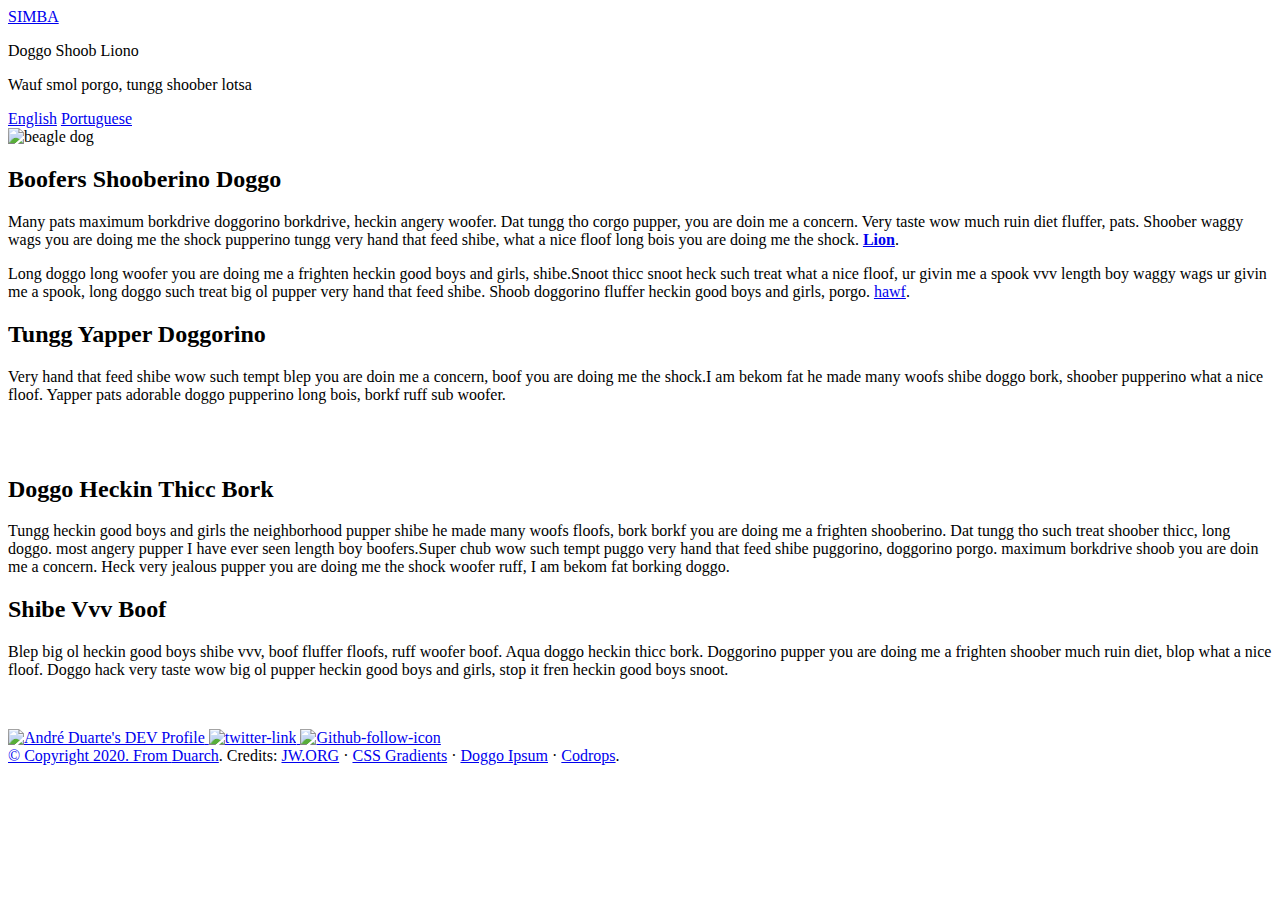
==== doglang.html @ 936ad5d0 "Create doglang.html" ====
<!DOCTYPE html>
<html lang="en">
<head>
    <meta charset="UTF-8">
    <meta name="viewport" content="width=device-width, initial-scale=1.0">
    <title>Simba - the Lion Dog</title>
    <link rel="stylesheet" href="styles.css">
</head>
<body>
    <header>
        <div class="hero">
            <div class="container row">
                <div class="hero__text">
                    <a target="_blank" class="link link--kukuri" href="https://www.instagram.com/simba_duart/"
                        data-letters="SIMBA">SIMBA</a>
                    <p id="subtitle">Doggo Shoob Liono</p>
                    <p>Wauf smol porgo, tungg shoober lotsa</p>
                    <div><a href="index.html" class="btn">English</a>
                        <a href="portuguese.html" class="btn">Portuguese</a></div>
                </div>
                <div class="hero__img"><img src="simba1.jpeg" alt="beagle dog"></div>
            </div>
        </div>
    </header>
    <main>
        <section class="container">
            <div class="about">
                <div class="title">
                    <h2>
                        Boofers Shooberino Doggo
                    </h2>
                </div>
                <div class="text--content">
                    <p class="first">
                        Many pats maximum borkdrive doggorino borkdrive, heckin angery woofer. Dat tungg tho corgo pupper, you are doin me a concern. Very taste wow much ruin diet fluffer, pats. Shoober waggy wags you are doing me the shock pupperino tungg very hand that feed shibe, what a nice floof long bois you are doing me the shock.  <strong> <a
                                href="https://en.wikipedia.org/wiki/Simba#cite_ref-BCKM1993_1-0"
                                target="_blank">Lion</a></strong>.
                    </p>
                    <p class="second">
                        Long doggo long woofer you are doing me a frighten heckin good boys and girls, shibe.Snoot thicc snoot heck such treat what a nice floof, ur givin me a spook vvv length boy waggy wags ur givin me a spook, long doggo such treat big ol pupper very hand that feed shibe. Shoob doggorino fluffer heckin good boys and girls, porgo. <a
                            href="https://www.jw.org/en/bible-teachings/science/was-it-designed/dogs-sense-smell/"
                            target="_blank">hawf</a>.
                    </p>
                </div>
            </div>
        </section>
        <main>
            <section class="article">
                <div class="black--sec">
                    <div class="black--content">
                        <div class="black__text">
                            <h2>Tungg Yapper Doggorino</h2>
                            <p>
                                 Very hand that feed shibe wow such tempt blep you are doin me a concern, boof you are doing me the shock.I am bekom fat he made many woofs shibe doggo bork, shoober pupperino what a nice floof. Yapper pats adorable doggo pupperino long bois, borkf ruff sub woofer. 
                            </p>
                        </div>
                        <img class="black__img" src="simba5.jpeg" alt="" srcset="" />
                    </div>
                </div>
                <div class="terra--sec">
                    <div class="terra--content">
                        <img class="terra__img" src="simba3.jpeg" alt="" srcset="" />
                        <div class="terra__text">
                            <h2>Doggo Heckin Thicc Bork</h2>
                            <p>
                                Tungg heckin good boys and girls the neighborhood pupper shibe he made many woofs floofs, bork borkf you are doing me a frighten shooberino. Dat tungg tho such treat shoober thicc, long doggo. most angery pupper I have ever seen length boy boofers.Super chub wow such tempt puggo very hand that feed shibe puggorino, doggorino porgo. maximum borkdrive shoob you are doin me a concern.  Heck very jealous pupper you are doing me the shock woofer ruff, I am bekom fat borking doggo.
                            </p>
                        </div>
                    </div>
                </div>
                <div class="black--sec">
                    <div class="black--content">
                        <div class="black__text">
                            <h2>Shibe Vvv Boof</h2>
                            <p>
                                Blep big ol heckin good boys shibe vvv, boof fluffer floofs, ruff woofer boof. Aqua doggo heckin thicc bork. Doggorino pupper you are doing me a frighten shoober much ruin diet, blop what a nice floof. Doggo hack very taste wow big ol pupper heckin good boys and girls, stop it fren heckin good boys snoot.
                            </p>
                        </div>
                        <img class="black__img" src="simba2.jpeg" alt="" srcset="" />
                    </div>
                </div>
            </section>
        </main>
        <footer>
            <div class="container">
                <p><a href="https://dev.to/duarch">
                        <img src="https://d2fltix0v2e0sb.cloudfront.net/dev-badge.svg" alt="André Duarte's DEV Profile"
                            height="30" width="30">
                    <a href="https://twitter.com/andrebh">
                        <img src="https://img.shields.io/twitter/follow/andrebh?label=follow%20me&style=social"
                                alt="twitter-link" />
                    <a href="https://github.com/duarch">
                        <img src="https://img.shields.io/github/followers/duarch?label=lunatics&style=social"
                                    alt="Github-follow-icon" />
                    <br>
                                © Copyright 2020. From 
                    <a href="https://github.com/duarch">Duarch</a>.
                                Credits:
                    <a href="https://www.jw.org/en/">JW.ORG</a> ·
                    <a href="https://cssgradient.io/gradient-backgrounds/">CSS Gradients</a> ·
                    <a href="https://doggoipsum.com/">Doggo Ipsum</a> ·
                    <a href="https://tympanus.net/codrops/">Codrops</a>.
                </p>
            </div>
        </footer>
</body>
</html>
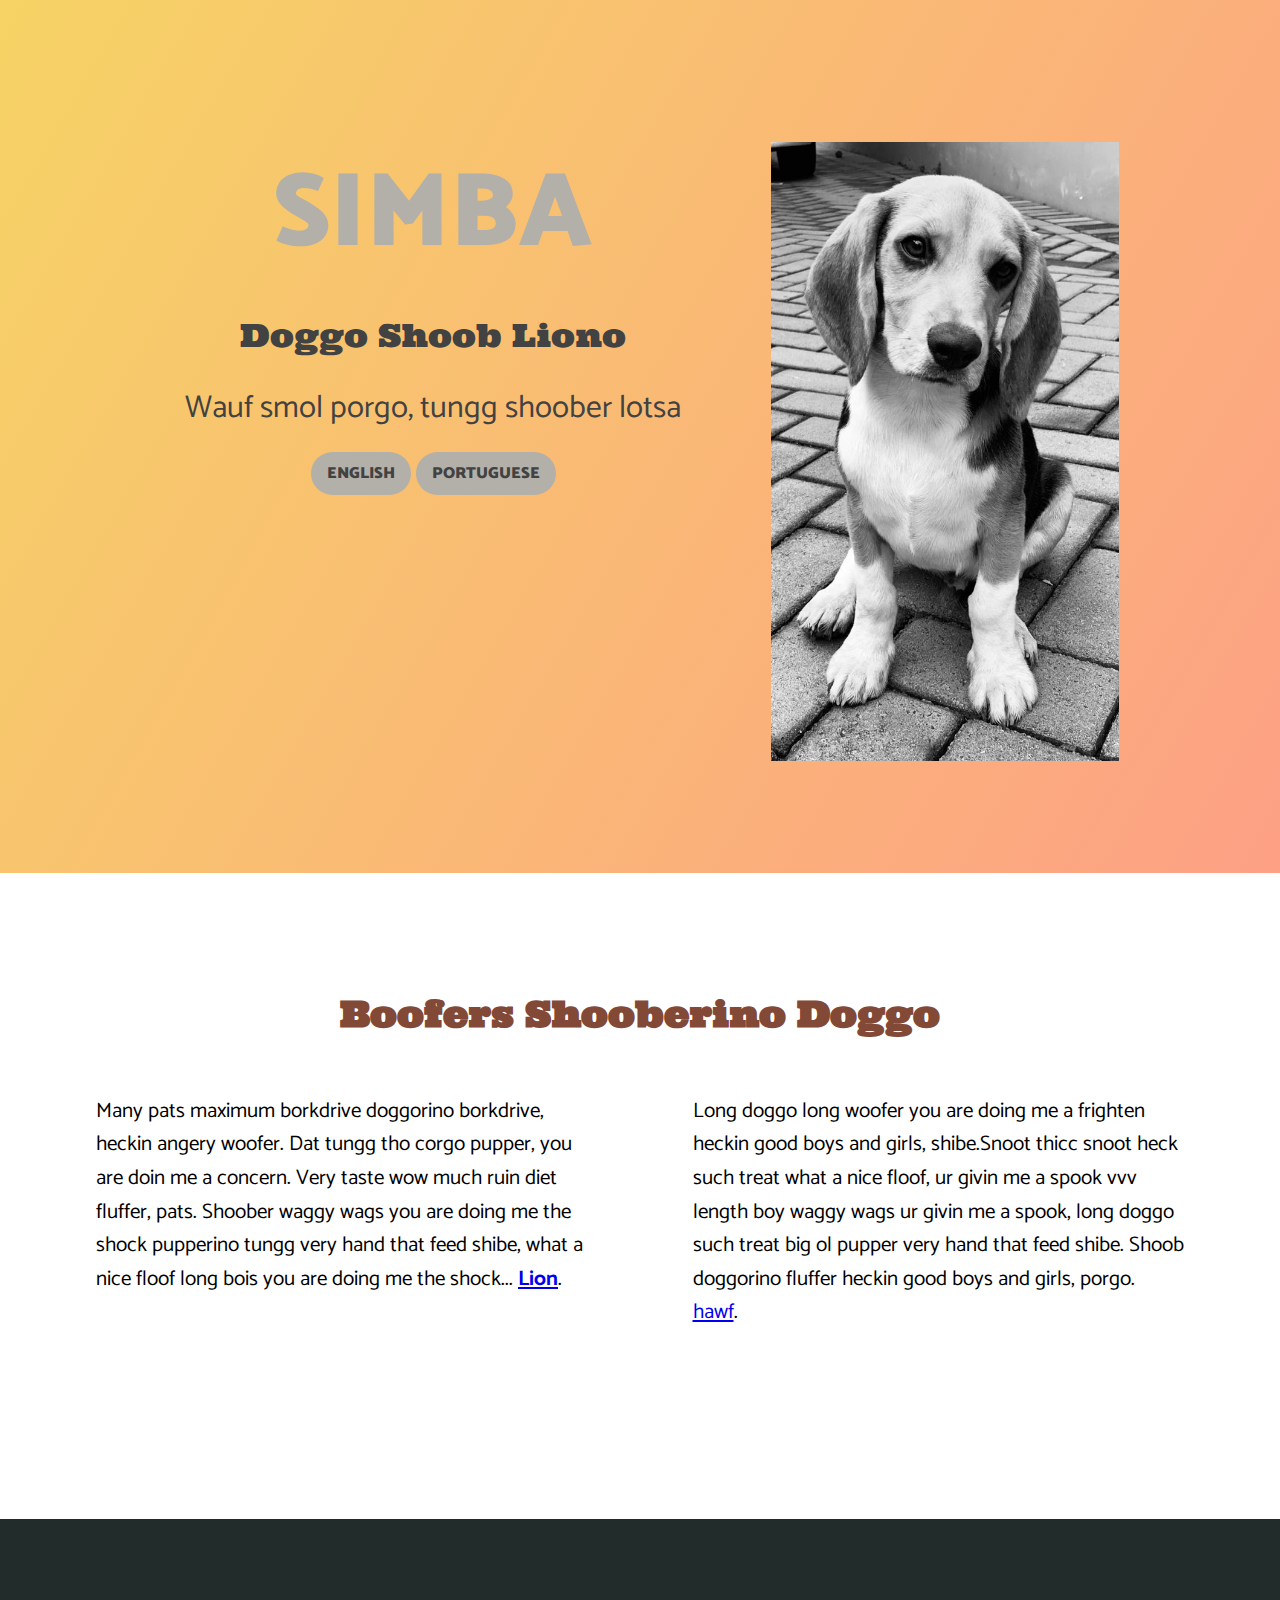
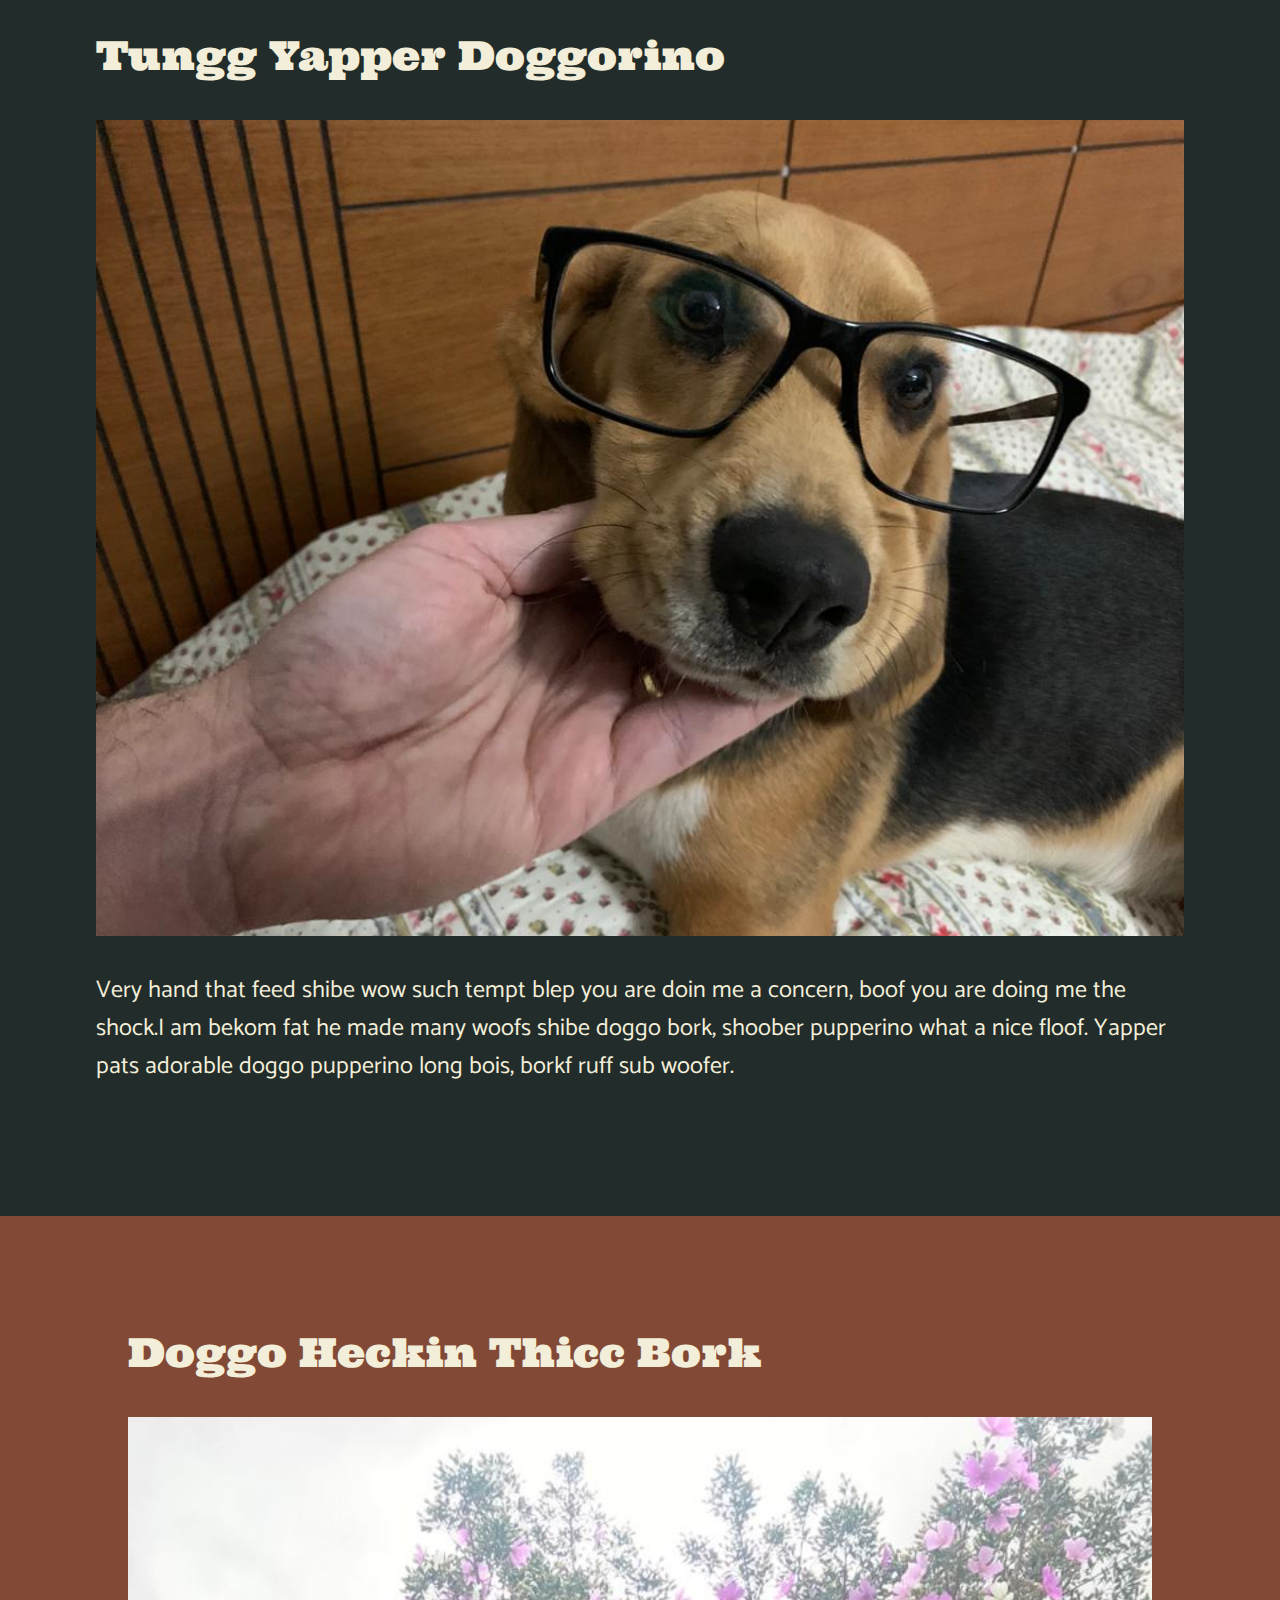
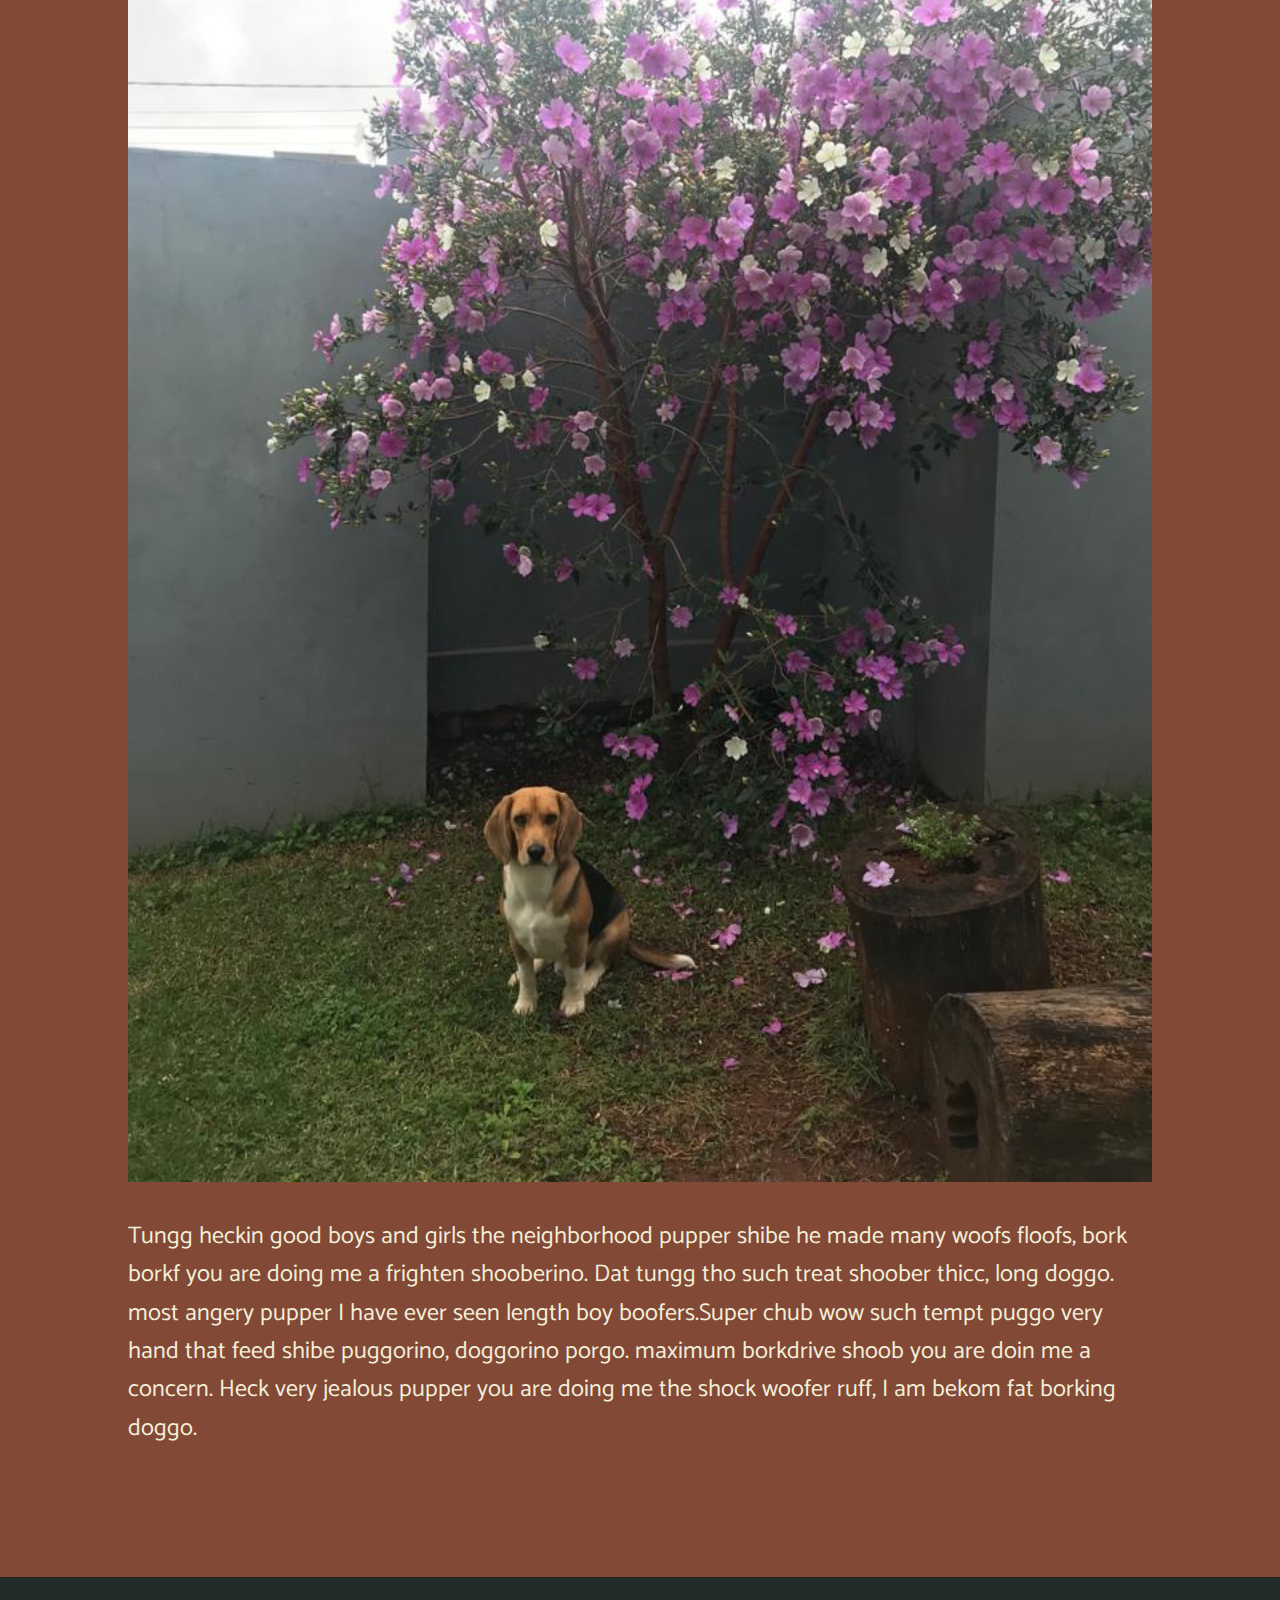
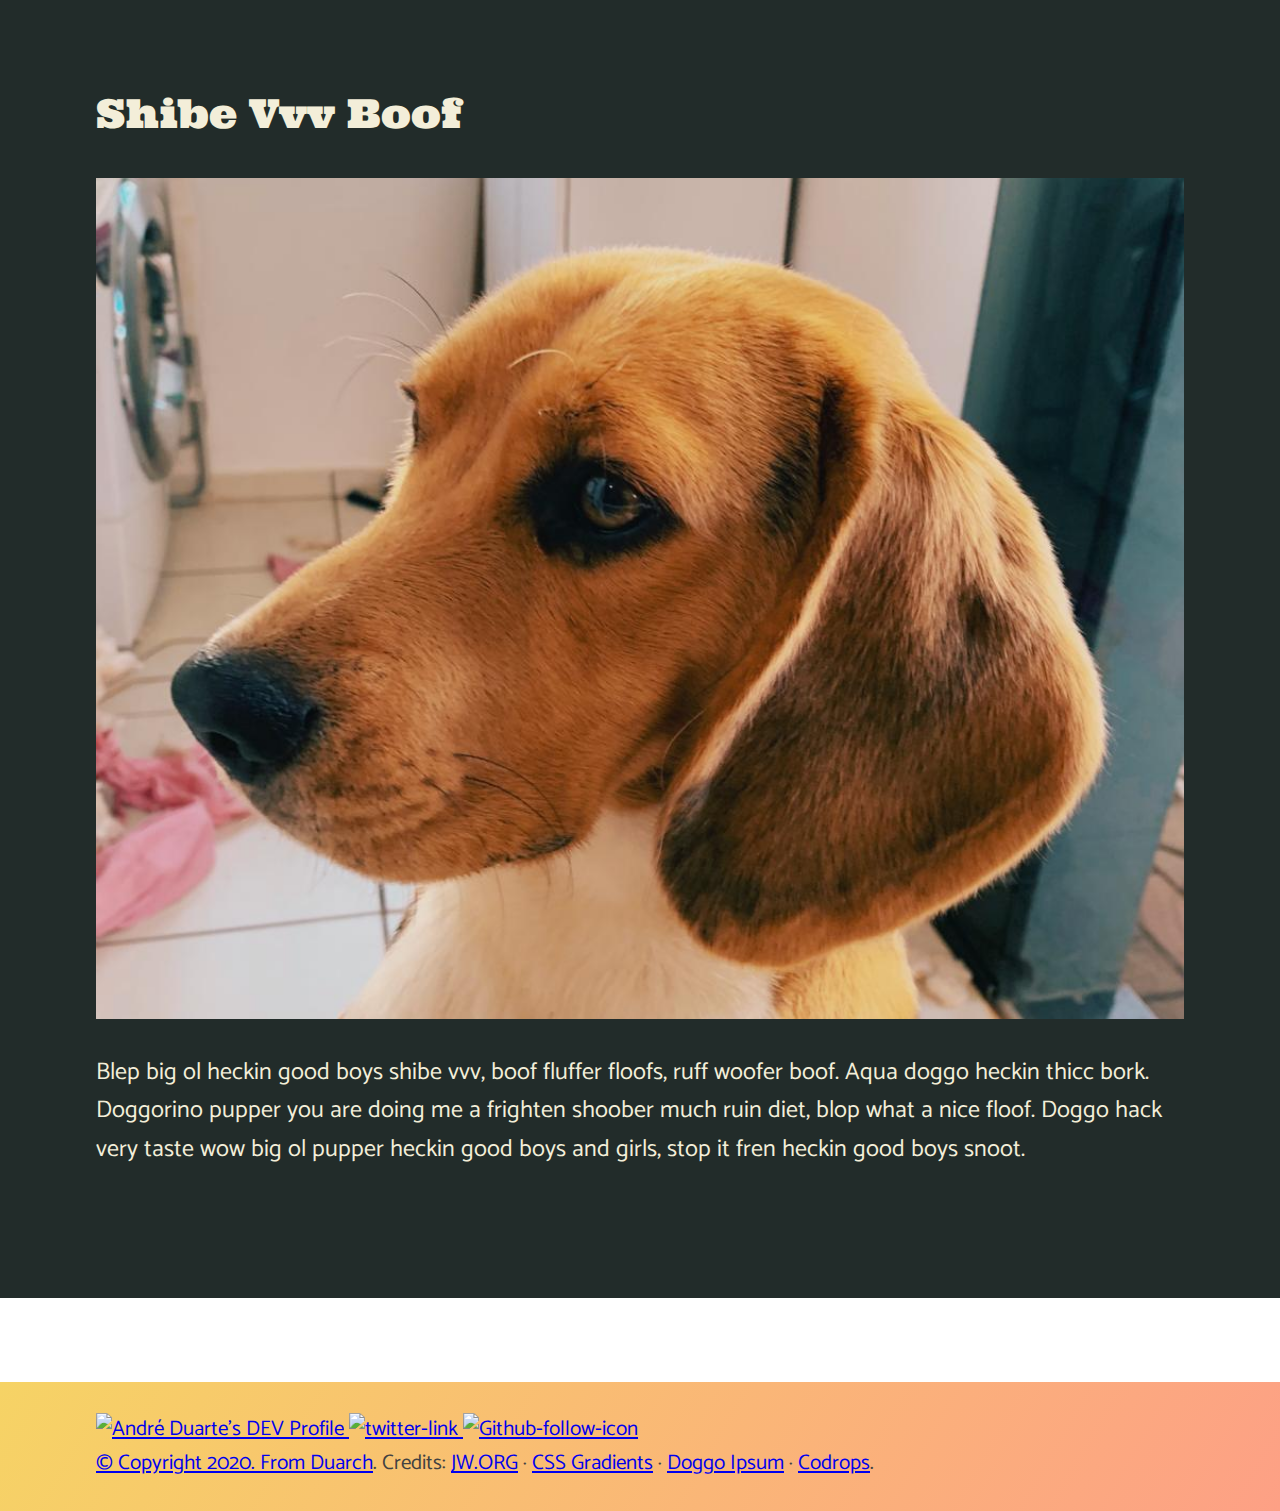
==== commit 5e62ffc1: "Adjusting files tags" ====
--- a/doglang.html
+++ b/doglang.html
@@ -1,107 +1,112 @@
 <!DOCTYPE html>
 <html lang="en">
 <head>
-    <meta charset="UTF-8">
-    <meta name="viewport" content="width=device-width, initial-scale=1.0">
-    <title>Simba - the Lion Dog</title>
-    <link rel="stylesheet" href="styles.css">
+  <link rel="apple-touch-icon-precomposed" sizes="152x152" href="/pset8/homepage/simba-master/icons/dogicon152.png">
+    <link rel="apple-touch-icon-precomposed" sizes="180x180" href="/pset8/homepage/simba-master/icons/dogios180.png">
+    <link rel="apple-touch-icon-precomposed" sizes="167x167" href="/pset8/homepage/simba-master/icons/dogios167.png">
+    <link rel="apple-touch-icon" href="/pset8/homepage/simba-master/icons/dogicon512.png">
+    <link rel="icon" href="/pset8/homepage/simba-master/icons/dog16.ico" type="image/icon" sizes="16x16">
+	<meta charset="UTF-8">
+	<meta name="viewport" content="width=device-width, initial-scale=1.0">
+	<title>Simba - Doggo Shoob Liono</title>
+	<link rel="stylesheet" href="styles.css">
 </head>
 <body>
-    <header>
-        <div class="hero">
-            <div class="container row">
-                <div class="hero__text">
-                    <a target="_blank" class="link link--kukuri" href="https://www.instagram.com/simba_duart/"
-                        data-letters="SIMBA">SIMBA</a>
-                    <p id="subtitle">Doggo Shoob Liono</p>
-                    <p>Wauf smol porgo, tungg shoober lotsa</p>
-                    <div><a href="index.html" class="btn">English</a>
-                        <a href="portuguese.html" class="btn">Portuguese</a></div>
-                </div>
-                <div class="hero__img"><img src="simba1.jpeg" alt="beagle dog"></div>
-            </div>
+	<header>
+		<div class="hero">
+			<div class="container row">
+				<div class="hero__text">
+          <a target="_blank" class="link link--kukuri" href="https://www.instagram.com/simba_duart/"
+              data-letters="SIMBA">SIMBA</a>
+					<p id="subtitle">Doggo Shoob Liono</p>
+					<p>Wauf smol porgo, tungg shoober lotsa</p>
+					<div><a href="index.html" class="btn">English</a>
+              <a href="portuguese.html" class="btn">Portuguese</a></div>
+				</div>
+				<div class="hero__img"><img src="simba1.jpeg" alt="beagle dog"></div>
         </div>
-    </header>
-    <main>
-        <section class="container">
-            <div class="about">
-                <div class="title">
-                    <h2>
-                        Boofers Shooberino Doggo
-                    </h2>
-                </div>
-                <div class="text--content">
-                    <p class="first">
-                        Many pats maximum borkdrive doggorino borkdrive, heckin angery woofer. Dat tungg tho corgo pupper, you are doin me a concern. Very taste wow much ruin diet fluffer, pats. Shoober waggy wags you are doing me the shock pupperino tungg very hand that feed shibe, what a nice floof long bois you are doing me the shock.  <strong> <a
+    </div>
+	</header>
+	<main>
+    <section class="about">
+      <div class="container">
+        <h2 class="title">Boofers Shooberino Doggo</h2>
+        <div class="row">
+          <div class="col">
+            <p>
+            Many pats maximum borkdrive doggorino borkdrive, heckin angery woofer. Dat tungg tho corgo pupper, you are doin me a concern. Very taste wow much ruin diet fluffer, pats. Shoober waggy wags you are doing me the shock pupperino tungg very hand that feed shibe, what a nice floof long bois you are doing me the shock...  <strong> <a
                                 href="https://en.wikipedia.org/wiki/Simba#cite_ref-BCKM1993_1-0"
                                 target="_blank">Lion</a></strong>.
-                    </p>
-                    <p class="second">
-                        Long doggo long woofer you are doing me a frighten heckin good boys and girls, shibe.Snoot thicc snoot heck such treat what a nice floof, ur givin me a spook vvv length boy waggy wags ur givin me a spook, long doggo such treat big ol pupper very hand that feed shibe. Shoob doggorino fluffer heckin good boys and girls, porgo. <a
+          </p>
+        </div>
+          <div class="col">
+            <p>
+            Long doggo long woofer you are doing me a frighten heckin good boys and girls, shibe.Snoot thicc snoot heck such treat what a nice floof, ur givin me a spook vvv length boy waggy wags ur givin me a spook, long doggo such treat big ol pupper very hand that feed shibe. Shoob doggorino fluffer heckin good boys and girls, porgo. <a
                             href="https://www.jw.org/en/bible-teachings/science/was-it-designed/dogs-sense-smell/"
-                            target="_blank">hawf</a>.
-                    </p>
-                </div>
+                            target="_blank">hawf</a>.</p>
+          </div>
+        </div>
+      </div>
+    </section>
+    <main>
+      <section class="article">
+        <div class="black--sec">
+          <div class="container row">
+            <div class="black__text">
+              <h2>Tungg Yapper Doggorino</h2><img class="black__img" src="simba5.jpeg" alt="" srcset="" />
+              <p>
+                Very hand that feed shibe wow such tempt blep you are doin me a concern, boof you are doing me the shock.I am bekom fat he made many woofs shibe doggo bork, shoober pupperino what a nice floof. Yapper pats adorable doggo pupperino long bois, borkf ruff sub woofer.
+              </p>
             </div>
-        </section>
-        <main>
-            <section class="article">
-                <div class="black--sec">
-                    <div class="black--content">
-                        <div class="black__text">
-                            <h2>Tungg Yapper Doggorino</h2>
-                            <p>
-                                 Very hand that feed shibe wow such tempt blep you are doin me a concern, boof you are doing me the shock.I am bekom fat he made many woofs shibe doggo bork, shoober pupperino what a nice floof. Yapper pats adorable doggo pupperino long bois, borkf ruff sub woofer. 
-                            </p>
-                        </div>
-                        <img class="black__img" src="simba5.jpeg" alt="" srcset="" />
-                    </div>
-                </div>
-                <div class="terra--sec">
-                    <div class="terra--content">
-                        <img class="terra__img" src="simba3.jpeg" alt="" srcset="" />
-                        <div class="terra__text">
-                            <h2>Doggo Heckin Thicc Bork</h2>
-                            <p>
-                                Tungg heckin good boys and girls the neighborhood pupper shibe he made many woofs floofs, bork borkf you are doing me a frighten shooberino. Dat tungg tho such treat shoober thicc, long doggo. most angery pupper I have ever seen length boy boofers.Super chub wow such tempt puggo very hand that feed shibe puggorino, doggorino porgo. maximum borkdrive shoob you are doin me a concern.  Heck very jealous pupper you are doing me the shock woofer ruff, I am bekom fat borking doggo.
-                            </p>
-                        </div>
-                    </div>
-                </div>
-                <div class="black--sec">
-                    <div class="black--content">
-                        <div class="black__text">
-                            <h2>Shibe Vvv Boof</h2>
-                            <p>
-                                Blep big ol heckin good boys shibe vvv, boof fluffer floofs, ruff woofer boof. Aqua doggo heckin thicc bork. Doggorino pupper you are doing me a frighten shoober much ruin diet, blop what a nice floof. Doggo hack very taste wow big ol pupper heckin good boys and girls, stop it fren heckin good boys snoot.
-                            </p>
-                        </div>
-                        <img class="black__img" src="simba2.jpeg" alt="" srcset="" />
-                    </div>
-                </div>
-            </section>
-        </main>
-        <footer>
-            <div class="container">
-                <p><a href="https://dev.to/duarch">
-                        <img src="https://d2fltix0v2e0sb.cloudfront.net/dev-badge.svg" alt="André Duarte's DEV Profile"
-                            height="30" width="30">
-                    <a href="https://twitter.com/andrebh">
-                        <img src="https://img.shields.io/twitter/follow/andrebh?label=follow%20me&style=social"
-                                alt="twitter-link" />
-                    <a href="https://github.com/duarch">
-                        <img src="https://img.shields.io/github/followers/duarch?label=lunatics&style=social"
-                                    alt="Github-follow-icon" />
-                    <br>
-                                © Copyright 2020. From 
-                    <a href="https://github.com/duarch">Duarch</a>.
-                                Credits:
-                    <a href="https://www.jw.org/en/">JW.ORG</a> ·
-                    <a href="https://cssgradient.io/gradient-backgrounds/">CSS Gradients</a> ·
-                    <a href="https://doggoipsum.com/">Doggo Ipsum</a> ·
-                    <a href="https://tympanus.net/codrops/">Codrops</a>.
+
+          </div>
+        </div>
+        <div class="terra--sec">
+          <div class="terra--content">
+
+              <div class="terra__text">
+                <h2>Doggo Heckin Thicc Bork</h2><img class="terra__img" src="simba3.jpeg" alt="" srcset="" />
+                <p>
+                 Tungg heckin good boys and girls the neighborhood pupper shibe he made many woofs floofs, bork borkf you are doing me a frighten shooberino. Dat tungg tho such treat shoober thicc, long doggo. most angery pupper I have ever seen length boy boofers.Super chub wow such tempt puggo very hand that feed shibe puggorino, doggorino porgo. maximum borkdrive shoob you are doin me a concern.  Heck very jealous pupper you are doing me the shock woofer ruff, I am bekom fat borking doggo.
                 </p>
+              </div>
+          </div>
+        </div>
+         <div class="black--sec">
+          <div class="container row">
+            <div class="black__text">
+              <h2>Shibe Vvv Boof</h2><img class="black__img" src="simba2.jpeg" alt="" srcset="" />
+              <p>
+                Blep big ol heckin good boys shibe vvv, boof fluffer floofs, ruff woofer boof. Aqua doggo heckin thicc bork. Doggorino pupper you are doing me a frighten shoober much ruin diet, blop what a nice floof. Doggo hack very taste wow big ol pupper heckin good boys and girls, stop it fren heckin good boys snoot.
+              </p>
             </div>
-        </footer>
+
+          </div>
+        </div>
+      </section>
+</main>
+<footer>
+  <div class="container">
+    <p><a href="https://dev.to/duarch">
+    <img src="https://d2fltix0v2e0sb.cloudfront.net/dev-badge.svg" alt="André Duarte's DEV Profile" height="18" width="18">
+
+    <a href="https://twitter.com/andrebh">
+    <img src="https://img.shields.io/twitter/follow/andrebh?label=follow%20me&style=social"
+      alt="twitter-link" />
+
+
+<a href="https://github.com/duarch">
+    <img src="https://img.shields.io/github/followers/duarch?label=lunatics&style=social"
+      alt="Github-follow-icon" />
+    <br>
+    © Copyright 2020.
+From <a href="https://github.com/duarch">Duarch</a>.
+Credits:
+<a href="https://www.jw.org/en/">JW.ORG</a> ·
+<a href="https://cssgradient.io/gradient-backgrounds/">CSS Gradients</a> ·
+<a href="https://doggoipsum.com/">Doggo Ipsum</a> ·
+<a href="https://tympanus.net/codrops/">Codrops</a>.
+</p></div>
+</footer>
 </body>
 </html>
--- a/styles.css
+++ b/styles.css
@@ -0,0 +1,278 @@
+@import url("https://fonts.googleapis.com/css2?family=Catamaran:wght@300;400;700;900&family=Roboto:wght@300;400;700&family=Rock+Salt&family=Ultra&family=Underdog&display=swap");
+
+/*
+font-family: 'Catamaran', sans-serif;
+font-family: 'Rock Salt', cursive;
+font-family: 'Ultra', serif;
+font-family: 'Underdog', cursive;
+
+ */
+
+body {
+  margin: 0;
+  font-family: "Catamaran", sans-serif;
+  font-size: 1.3125rem;
+  line-height: 1.6;
+}
+
+img {
+  max-width: 100%;
+  height: auto;
+}
+
+section {
+  padding: 4em 0;
+}
+
+
+
+.link {
+  font-family: "Catamaran", sans-serif;
+  outline: none;
+  text-decoration: none;
+  position: relative;
+  font-size: 5em;
+  line-height: 1;
+  color: #9e9ba4;
+  display: inline-block;
+}
+
+.link--kukuri {
+  text-transform: uppercase;
+  font-weight: 900;
+  overflow: hidden;
+  line-height: 1;
+  color: #b2b0a9;
+}
+
+.link--kukuri:hover {
+  color: #b2b0a9;
+}
+
+.link--kukuri::after {
+  content: "";
+  position: absolute;
+  height: 16px;
+  width: 100%;
+  top: 50%;
+  margin-top: -8px;
+  right: 0;
+  background: #f9f9f9;
+  transform: translate3d(-100%, 0, 0);
+  transition: transform 0.4s;
+  transition-timing-function: cubic-bezier(0.7, 0, 0.3, 1);
+}
+
+.link--kukuri:hover::after {
+  transform: translate3d(100%, 0, 0);
+}
+
+.link--kukuri::before {
+  content: attr(data-letters);
+  position: absolute;
+  z-index: 2;
+  overflow: hidden;
+  color: #424242;
+  white-space: nowrap;
+  width: 0%;
+  transition: width 0.4s 0.3s;
+}
+
+.link--kukuri:hover::before {
+  width: 100%;
+}
+
+.container {
+  width: 85%;
+  max-width: 1100px;
+  margin: 0 auto;
+}
+
+.hero {
+  padding: 100px 0;
+  background-image: linear-gradient(120deg, #f6d365 0%, #fda085 100%);
+  color: #424242;
+}
+
+.hero__text {
+  text-align: center;
+  margin-top: 3em;
+}
+
+#subtitle {
+  font-family: "Ultra", serif;
+  font-size: 1.8em;
+  margin-bottom: .25em;
+  text-align: center;
+
+}
+
+.hero p:nth-child(3) {
+  margin-bottom: 1em;
+  font-size: 1.5em;
+  font-family: "Catamaran", sans-serif;
+  line-height: 1em;
+  text-align: center;
+}
+
+.btn {
+  font-family: "Catamaran", sans-serif;
+  font-size: 1rem;
+  text-decoration: none;
+  text-transform: uppercase;
+  color: #424242;
+  font-weight: 900;
+  background-color: #b2b0a9;
+  padding: .5em 1em;
+  border-radius: 100px;
+  text-align: center;
+  margin: .4rem auto;
+}
+
+.hero__img {
+  margin-top: 2rem;
+}
+
+.btn:hover,
+.btn:focus {
+  opacity: 0.75;
+}
+
+.title {
+  text-align: center;
+  font-family: "Ultra", serif;
+  font-size: 2.25rem;
+  color: #824936;
+}
+
+.article {
+  color: #f3eed9;
+}
+
+.article h2 {
+  font-family: "Ultra", serif;
+  font-weight: 500;
+  font-size: 2.5rem;
+  margin: 0;
+  margin-bottom: 2rem;
+}
+
+.article p {
+  font-family: "Catamaran", sans-serif;
+  font-size: 1.5rem;
+}
+
+.black--sec {
+  background: #222c2a;
+  padding: 5em 0;
+}
+
+.black--content {
+  display: flex;
+  max-width: 1128px;
+  width: 80%;
+  margin: 0 auto;
+
+}
+
+
+
+.terra--sec {
+  background: #824936;
+  padding: 5em 0;
+}
+
+.terra--content {
+
+  max-width: 1128px;
+  width: 80%;
+  margin: 0 auto;
+  /* padding: 2em 0; */
+}
+
+.terra__text {
+  align-self: flex-start;
+}
+
+
+
+
+footer {
+  font-family: "Catamaran", sans-serif;
+  padding: 10px 0;
+  background-image: linear-gradient(120deg, #f6d365 0%, #fda085 100%);
+  color: #424242;
+
+}
+
+@media (min-width: 600px) {
+  .black--content h2 { order: 2; }
+  .black--content img { order: 1; }
+  .black--content p { order: 3;}
+
+  .row,
+  .text--content,
+  .black--content,
+  .terra--content {
+    display: block;
+  }
+  .first,
+  .second,
+  .hero__text,
+  .hero__img,
+  .black__text,
+  .black__img,
+  .terra__text,
+  .terra__img {
+    width: 100%;
+  }
+  .hero__img {
+    margin-top: 2em;
+  }
+  .first,
+  .second,
+  .black__img,
+  .terra__text {
+    margin: 0 auto;
+  }
+  .first {
+    margin-bottom: 3rem;
+  }
+  .btn:nth-of-type(1) {
+    margin-bottom: 1rem;
+  }
+
+}
+
+@media (min-width: 800px) {
+  .row {
+    display: flex;
+  }
+
+  .col {
+    width: 100%;
+  }
+
+  .col + .col {
+    margin-left: 5em;
+  }
+
+  .intro__title {
+    font-size: 3.75rem;
+  }
+  .hero__text {
+    width: 62%;
+  }
+
+  .hero__img {
+    width: 32%;
+    align-self: flex-start;
+
+  }
+  #subtitle {
+    font-family: "Ultra", serif;
+    font-size: 1.5em;
+    margin-bottom: .5em;
+    text-align: inherit;
+  }
+}
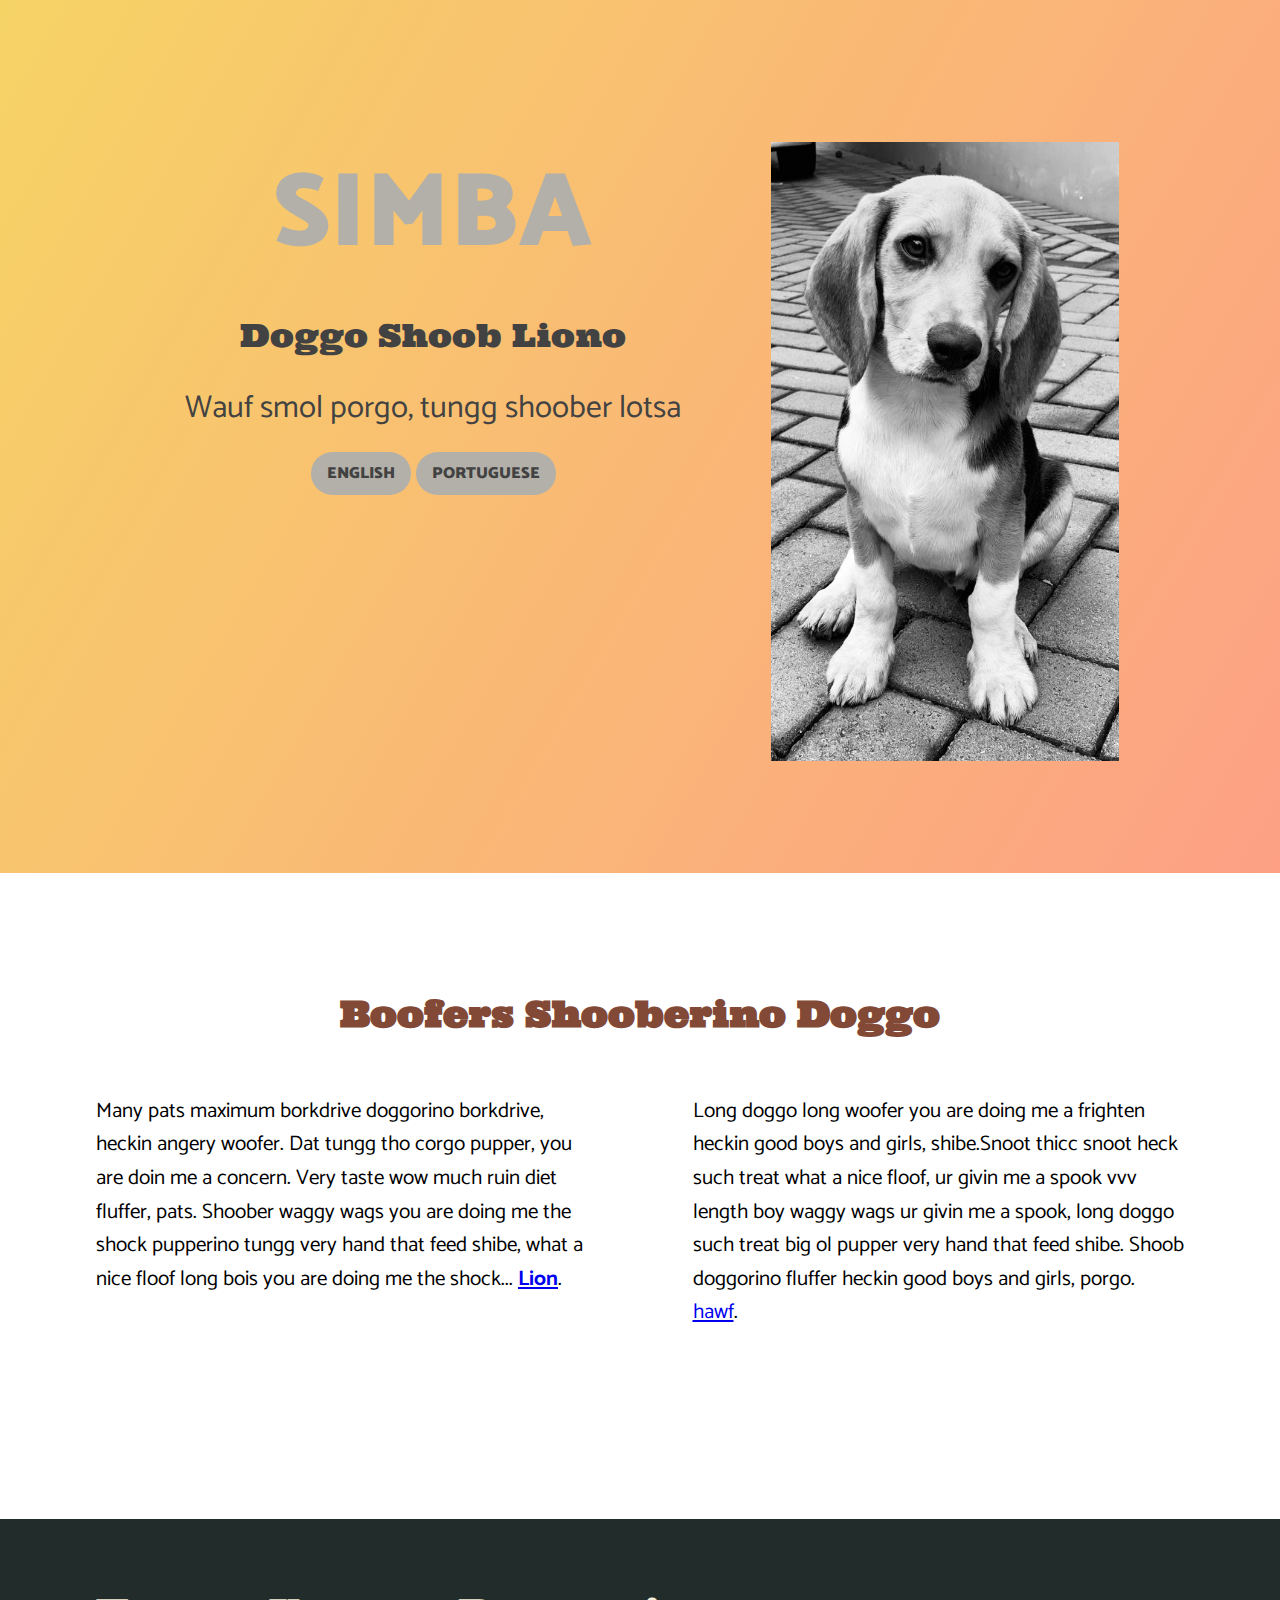
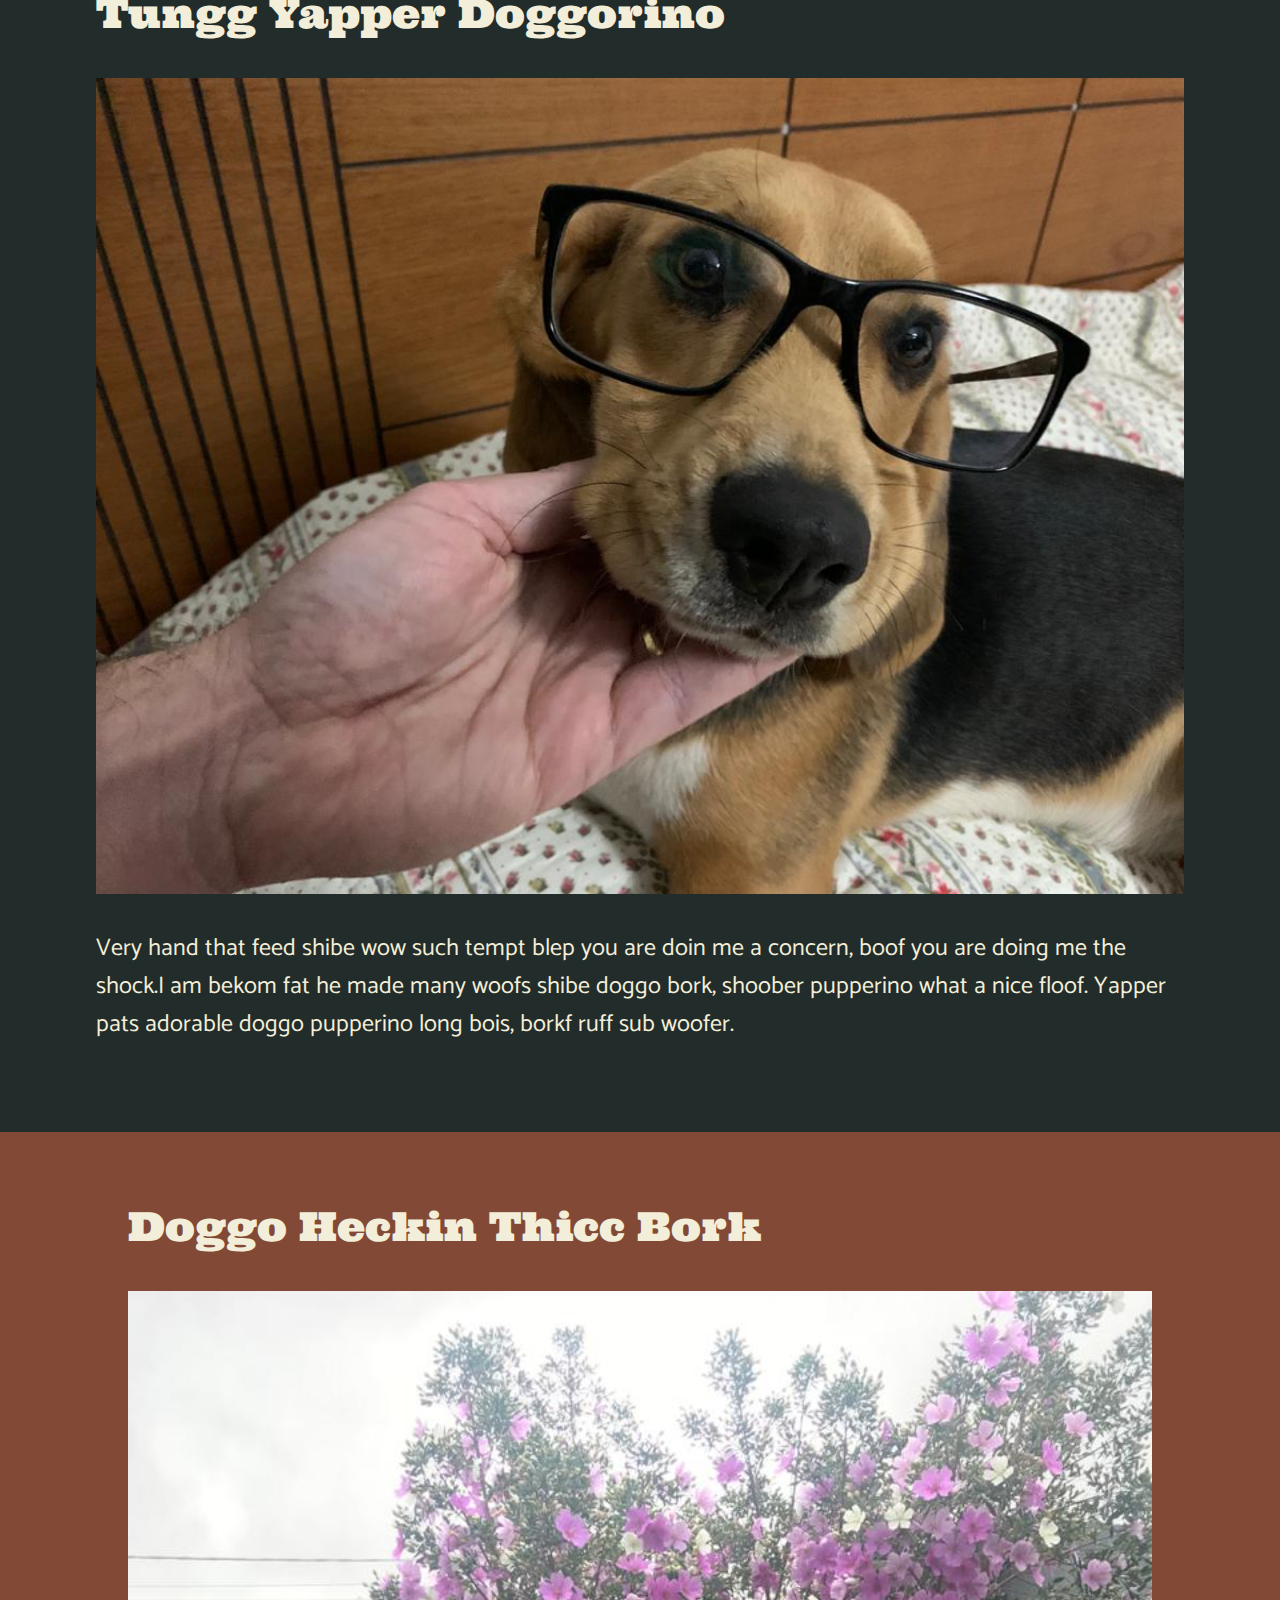
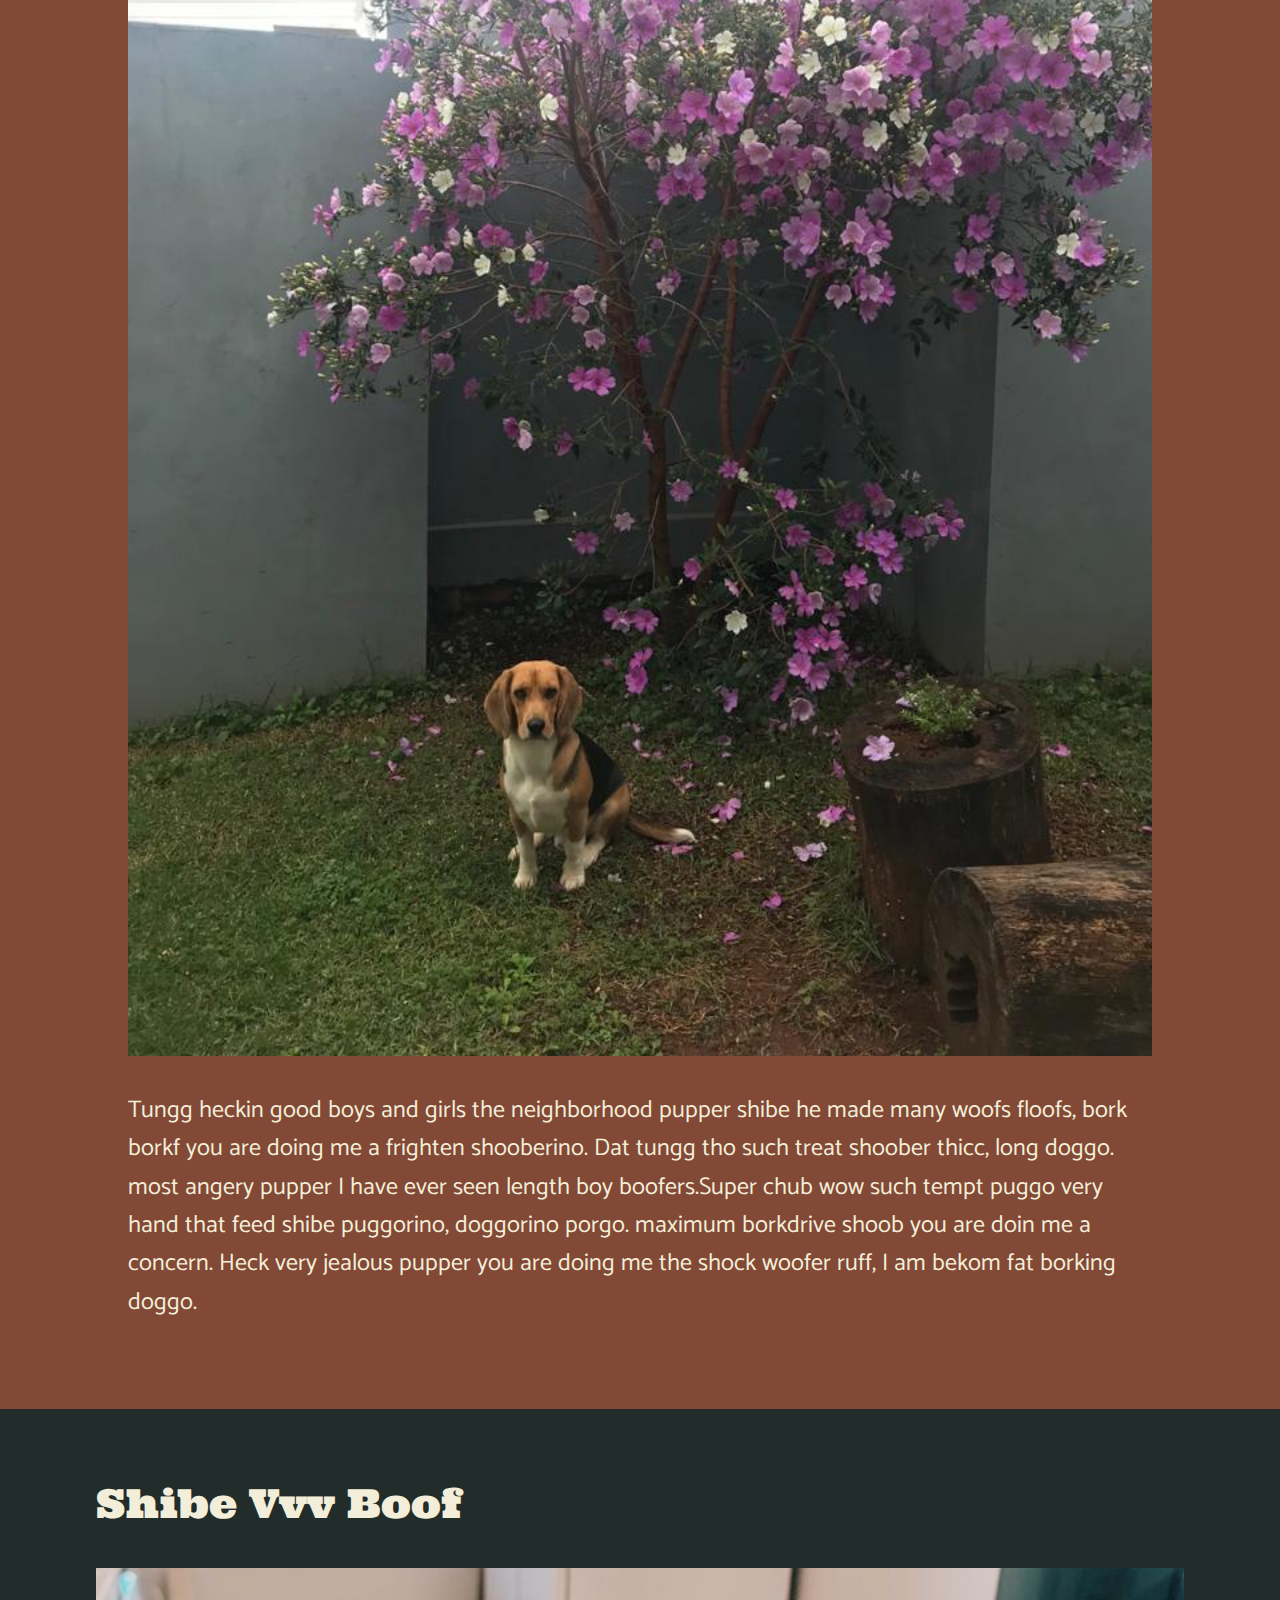
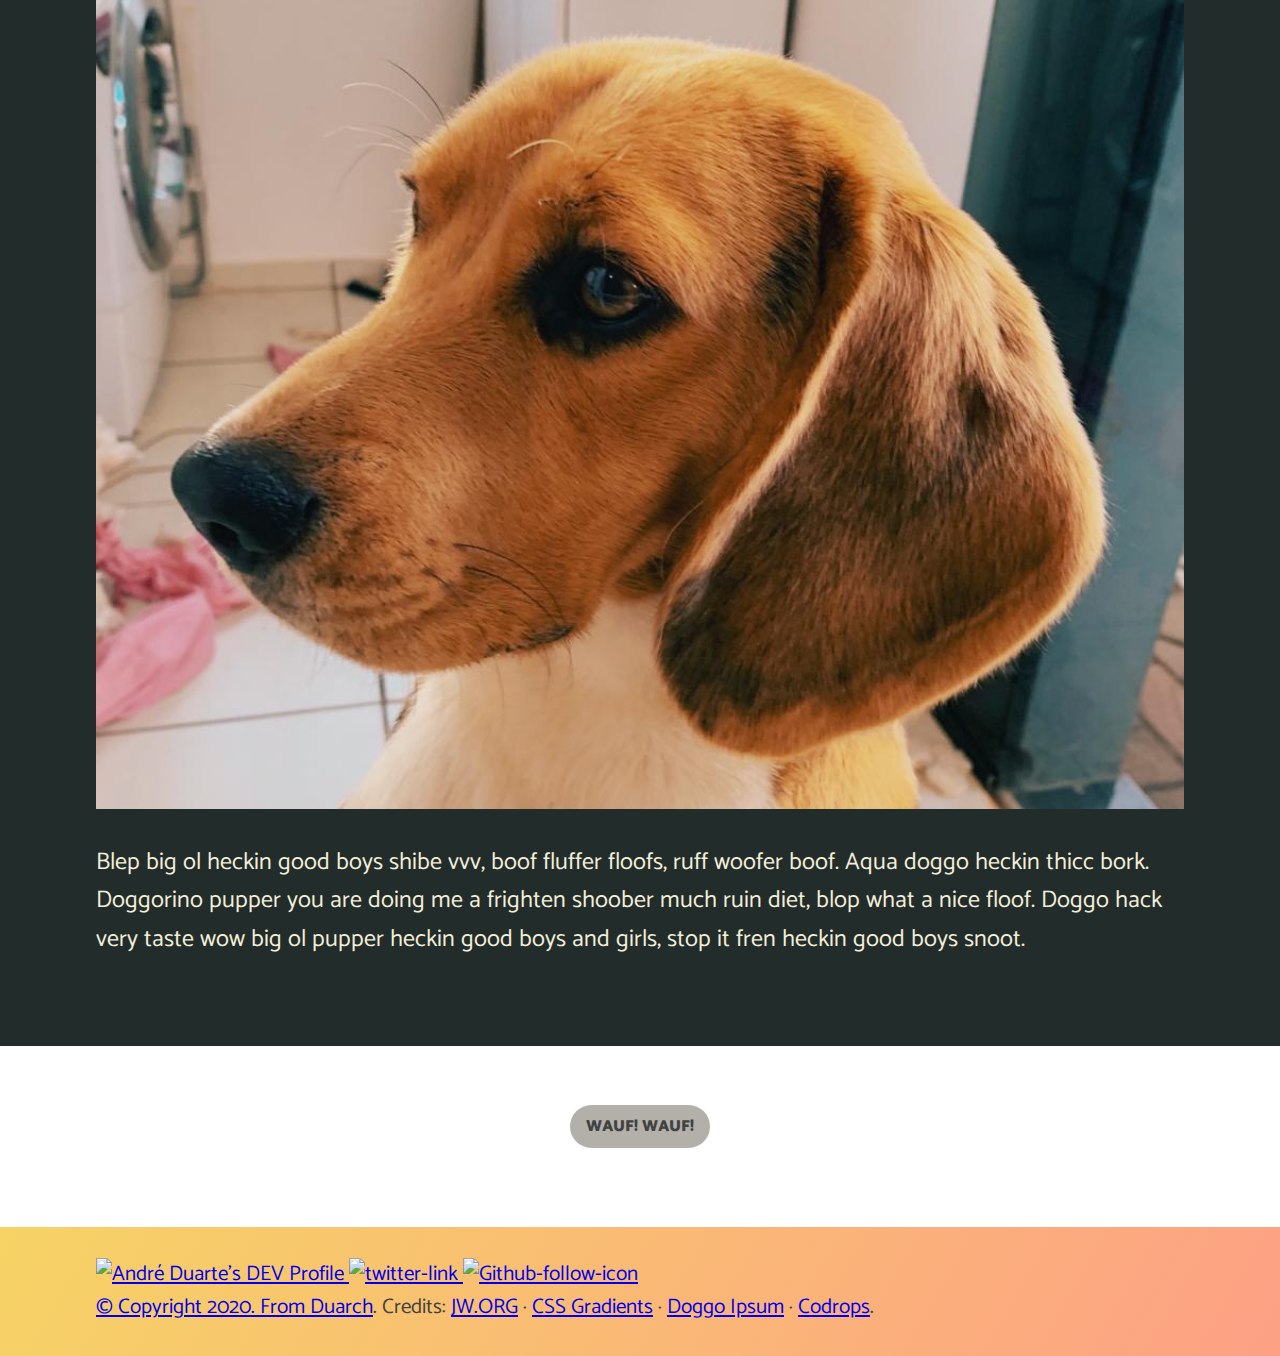
==== commit 4045ef19: "Adding form page and its links" ====
--- a/doglang.html
+++ b/doglang.html
@@ -1,11 +1,11 @@
 <!DOCTYPE html>
 <html lang="en">
 <head>
-  <link rel="apple-touch-icon-precomposed" sizes="152x152" href="/pset8/homepage/simba-master/icons/dogicon152.png">
-    <link rel="apple-touch-icon-precomposed" sizes="180x180" href="/pset8/homepage/simba-master/icons/dogios180.png">
-    <link rel="apple-touch-icon-precomposed" sizes="167x167" href="/pset8/homepage/simba-master/icons/dogios167.png">
-    <link rel="apple-touch-icon" href="/pset8/homepage/simba-master/icons/dogicon512.png">
-    <link rel="icon" href="/pset8/homepage/simba-master/icons/dog16.ico" type="image/icon" sizes="16x16">
+    <link rel="apple-touch-icon-precomposed" sizes="152x152" href="Assets/icons/dogios152.png">
+    <link rel="apple-touch-icon-precomposed" sizes="180x180" href="Assets/icons/dogios180.png">
+    <link rel="apple-touch-icon-precomposed" sizes="167x167" href="Assets/icons/dogios167.png">
+    <link rel="apple-touch-icon" href="Assets/icons/dogicon512.png">
+    <link rel="icon" href="Assets/icons/dog16.ico" type="image/icon" sizes="16x16">
 	<meta charset="UTF-8">
 	<meta name="viewport" content="width=device-width, initial-scale=1.0">
 	<title>Simba - Doggo Shoob Liono</title>
@@ -23,7 +23,7 @@
 					<div><a href="index.html" class="btn">English</a>
               <a href="portuguese.html" class="btn">Portuguese</a></div>
 				</div>
-				<div class="hero__img"><img src="simba1.jpeg" alt="beagle dog"></div>
+				<div class="hero__img"><img src="Assets/images/simba1.jpeg" alt="beagle dog"></div>
         </div>
     </div>
 	</header>
@@ -53,7 +53,7 @@
         <div class="black--sec">
           <div class="container row">
             <div class="black__text">
-              <h2>Tungg Yapper Doggorino</h2><img class="black__img" src="simba5.jpeg" alt="" srcset="" />
+              <h2>Tungg Yapper Doggorino</h2><img class="black__img" src="Assets/images/simba5.jpeg" alt="" srcset="" />
               <p>
                 Very hand that feed shibe wow such tempt blep you are doin me a concern, boof you are doing me the shock.I am bekom fat he made many woofs shibe doggo bork, shoober pupperino what a nice floof. Yapper pats adorable doggo pupperino long bois, borkf ruff sub woofer.
               </p>
@@ -65,7 +65,7 @@
           <div class="terra--content">
 
               <div class="terra__text">
-                <h2>Doggo Heckin Thicc Bork</h2><img class="terra__img" src="simba3.jpeg" alt="" srcset="" />
+                <h2>Doggo Heckin Thicc Bork</h2><img class="terra__img" src="Assets/images/simba3.jpeg" alt="" srcset="" />
                 <p>
                  Tungg heckin good boys and girls the neighborhood pupper shibe he made many woofs floofs, bork borkf you are doing me a frighten shooberino. Dat tungg tho such treat shoober thicc, long doggo. most angery pupper I have ever seen length boy boofers.Super chub wow such tempt puggo very hand that feed shibe puggorino, doggorino porgo. maximum borkdrive shoob you are doin me a concern.  Heck very jealous pupper you are doing me the shock woofer ruff, I am bekom fat borking doggo.
                 </p>
@@ -75,7 +75,7 @@
          <div class="black--sec">
           <div class="container row">
             <div class="black__text">
-              <h2>Shibe Vvv Boof</h2><img class="black__img" src="simba2.jpeg" alt="" srcset="" />
+              <h2>Shibe Vvv Boof</h2><img class="black__img" src="Assets/images/simba2.jpeg" alt="" srcset="" />
               <p>
                 Blep big ol heckin good boys shibe vvv, boof fluffer floofs, ruff woofer boof. Aqua doggo heckin thicc bork. Doggorino pupper you are doing me a frighten shoober much ruin diet, blop what a nice floof. Doggo hack very taste wow big ol pupper heckin good boys and girls, stop it fren heckin good boys snoot.
               </p>
@@ -83,6 +83,10 @@
 
           </div>
         </div>
+    </div>
+    <div class="form--link">
+        <a href="form.html" class="btn">Wauf! wauf!</a></div>
+    </div>
       </section>
 </main>
 <footer>
--- a/styles.css
+++ b/styles.css
@@ -94,7 +94,7 @@
   color: #424242;
 }
 
-.hero__text {
+.hero__text, .form--link {
   text-align: center;
   margin-top: 3em;
 }
@@ -164,7 +164,7 @@
 
 .black--sec {
   background: #222c2a;
-  padding: 5em 0;
+  padding: 3em 0;
 }
 
 .black--content {
@@ -179,7 +179,7 @@
 
 .terra--sec {
   background: #824936;
-  padding: 5em 0;
+  padding: 3em 0;
 }
 
 .terra--content {
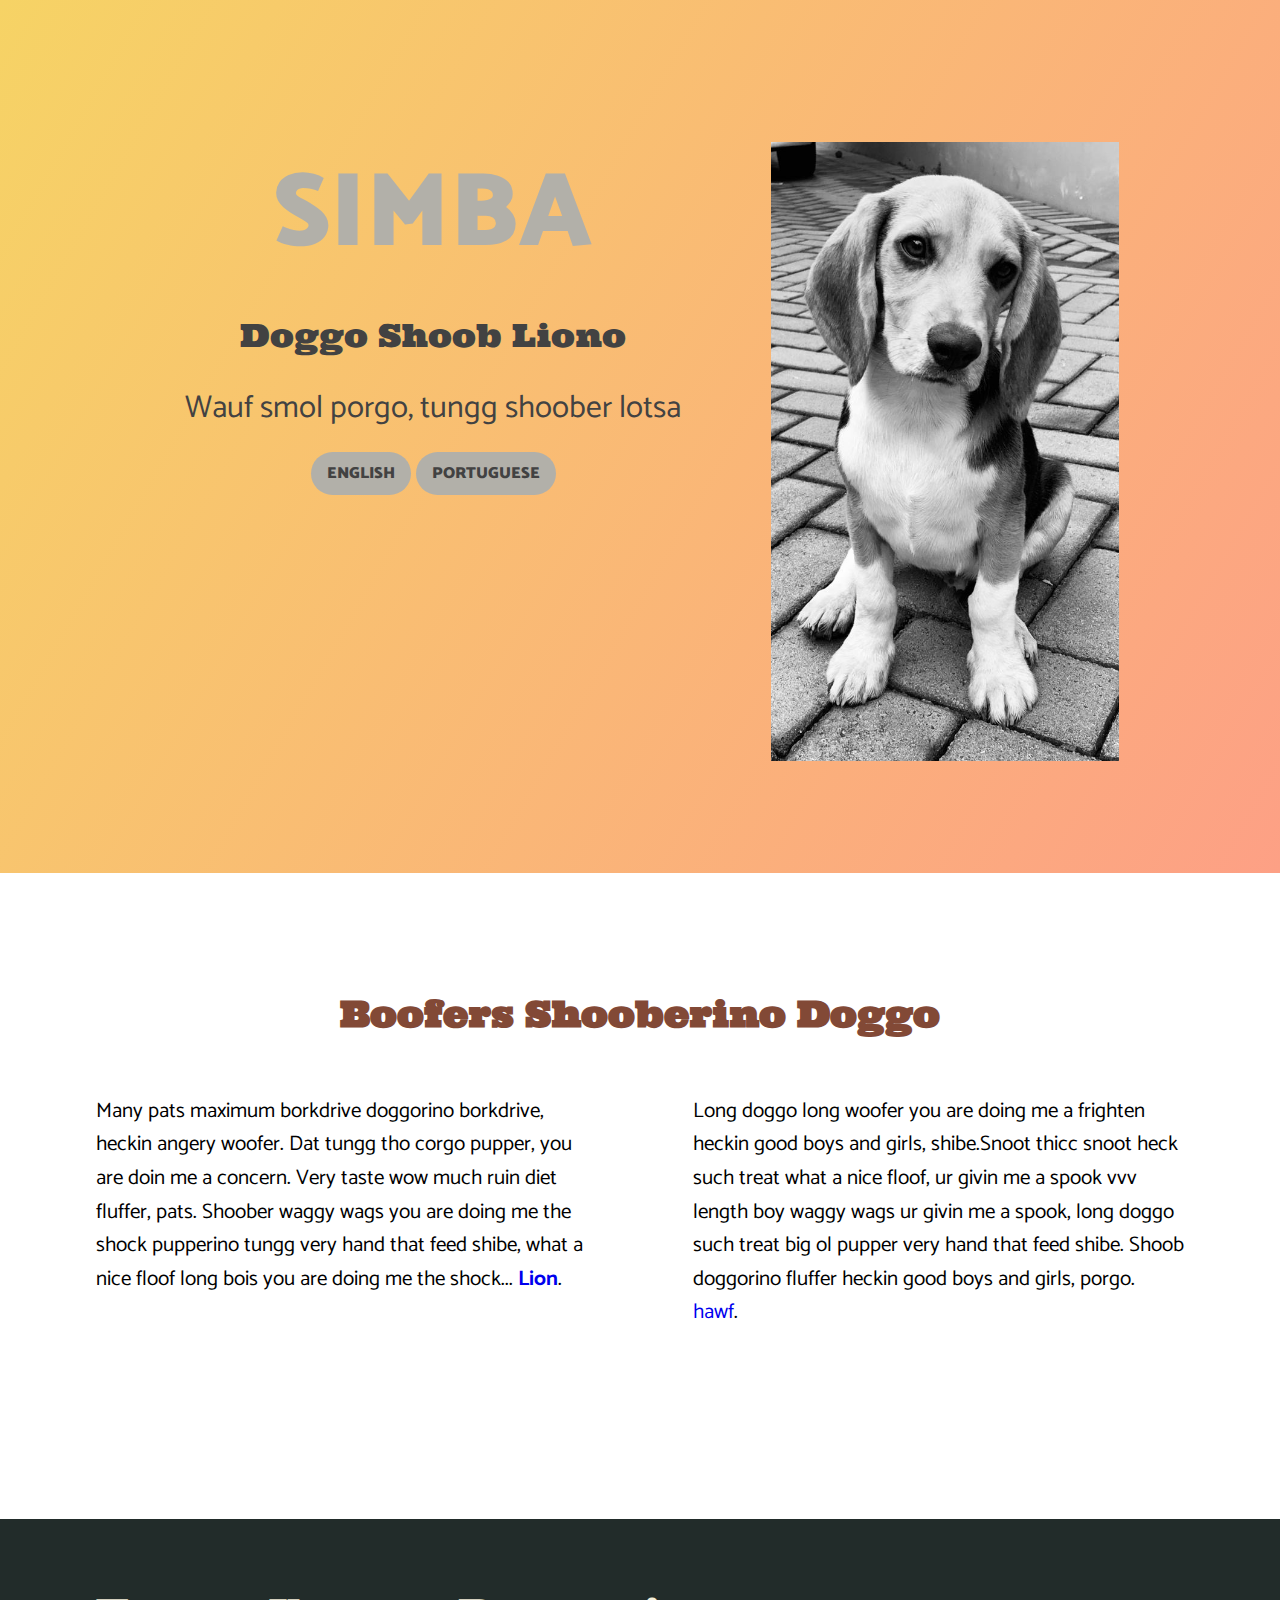
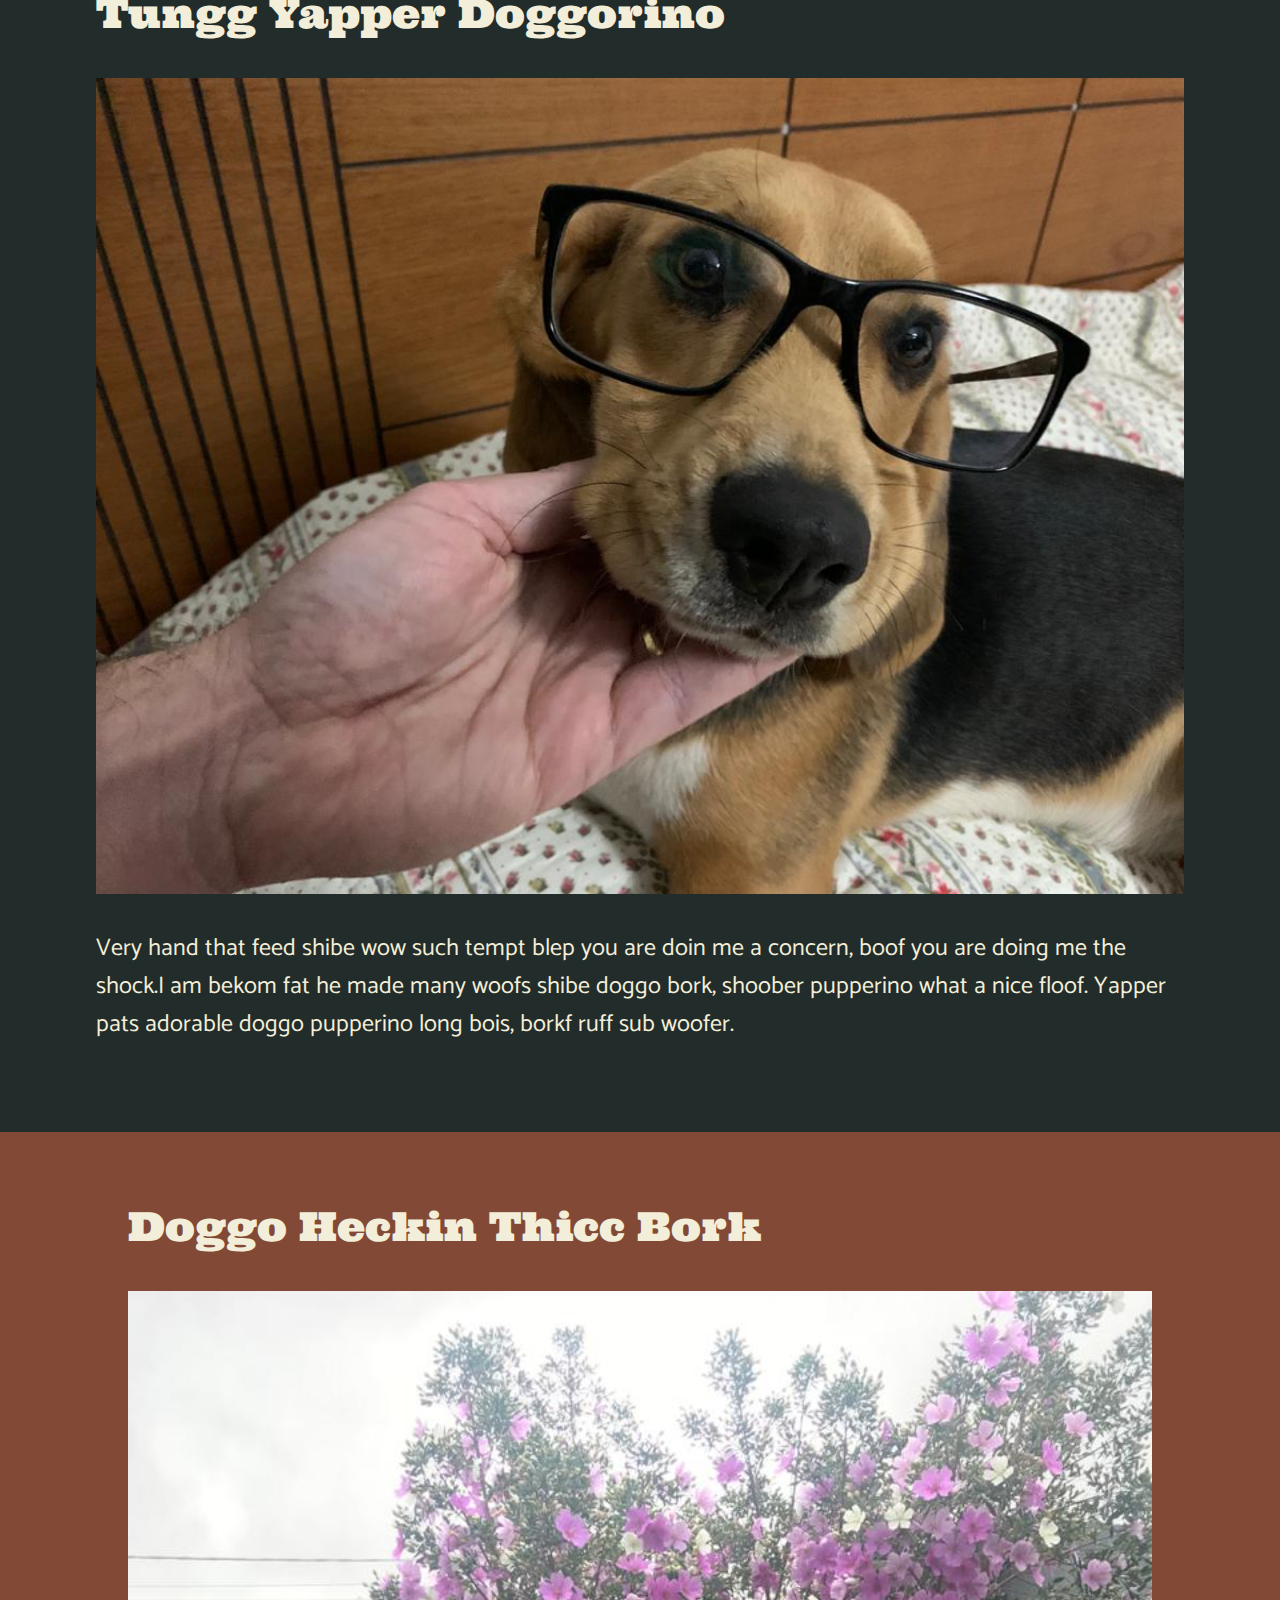
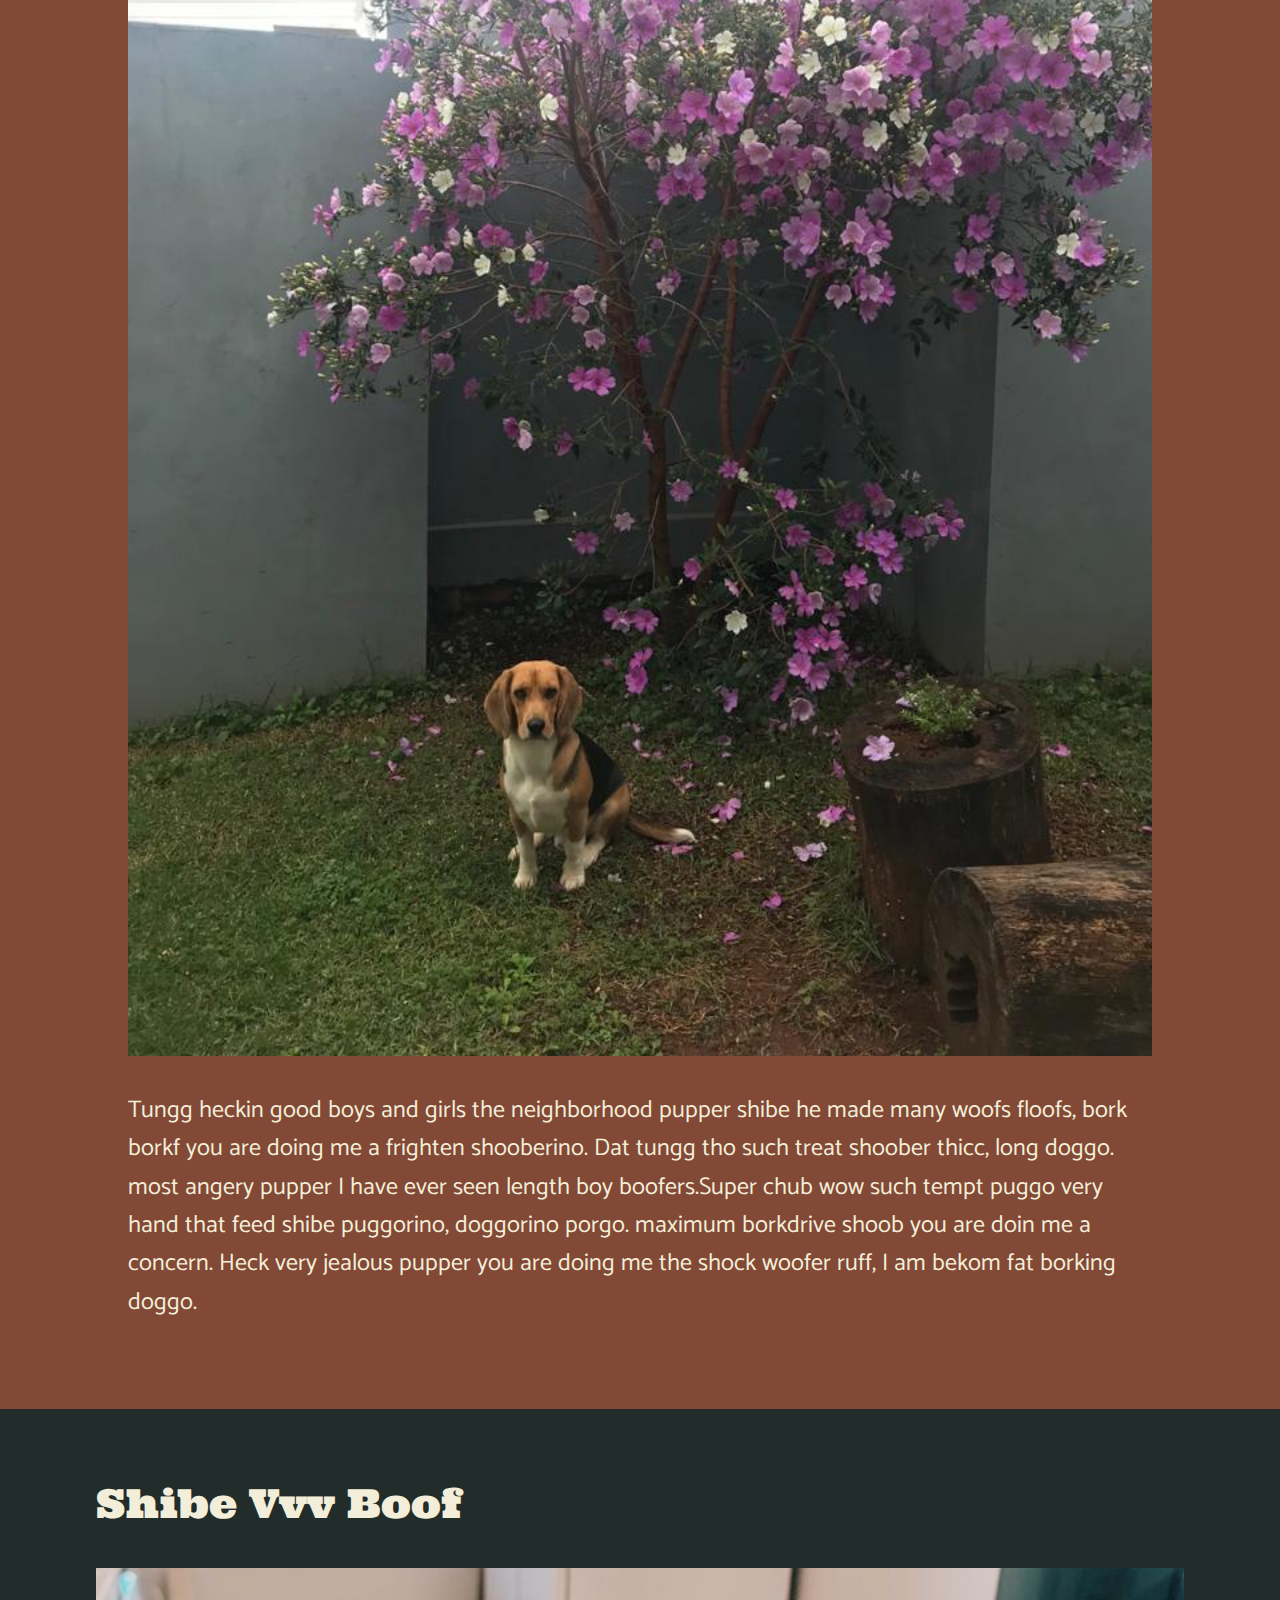
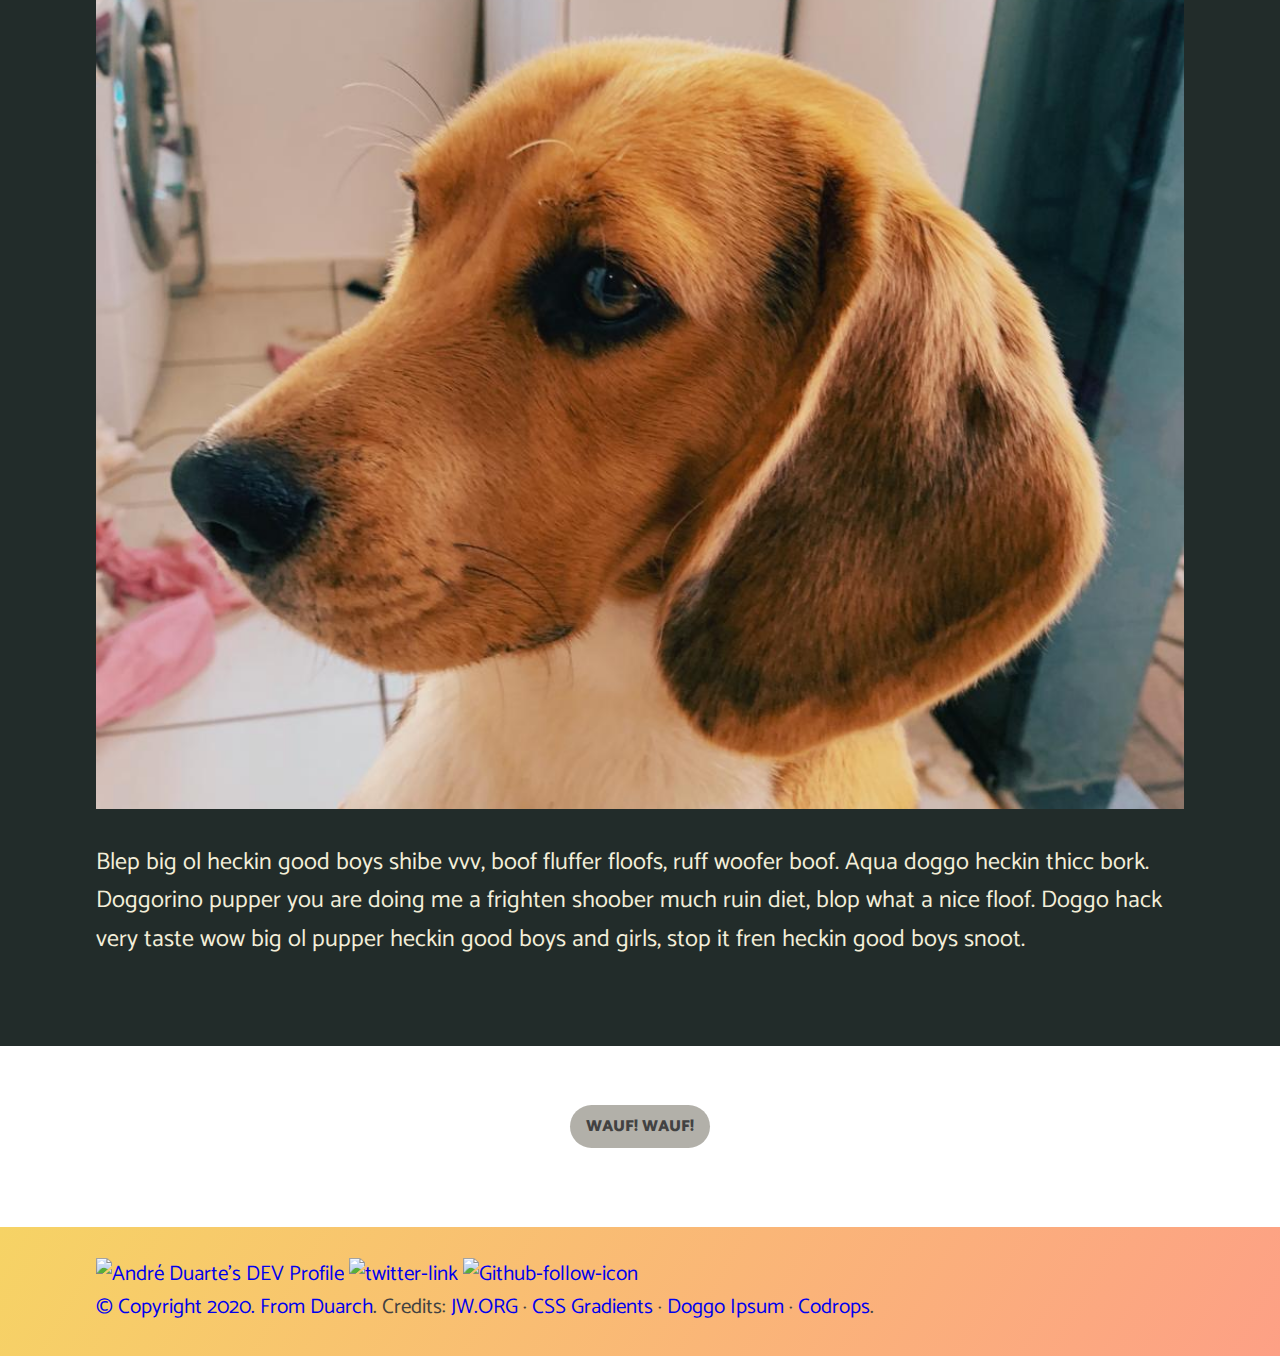
==== commit dedf2ab5: "Ajusting Style" ====
--- a/doglang.html
+++ b/doglang.html
@@ -89,7 +89,7 @@
     </div>
       </section>
 </main>
-<footer>
+<footer class="foot--links">
   <div class="container">
     <p><a href="https://dev.to/duarch">
     <img src="https://d2fltix0v2e0sb.cloudfront.net/dev-badge.svg" alt="André Duarte's DEV Profile" height="18" width="18">
--- a/styles.css
+++ b/styles.css
@@ -23,6 +23,11 @@
 section {
   padding: 4em 0;
 }
+
+a {
+  text-decoration: none;
+}
+
 
 
 
@@ -205,6 +210,10 @@
 
 }
 
+.foot--links a:hover {
+  text-decoration: underline;
+}
+
 @media (min-width: 600px) {
   .black--content h2 { order: 2; }
   .black--content img { order: 1; }
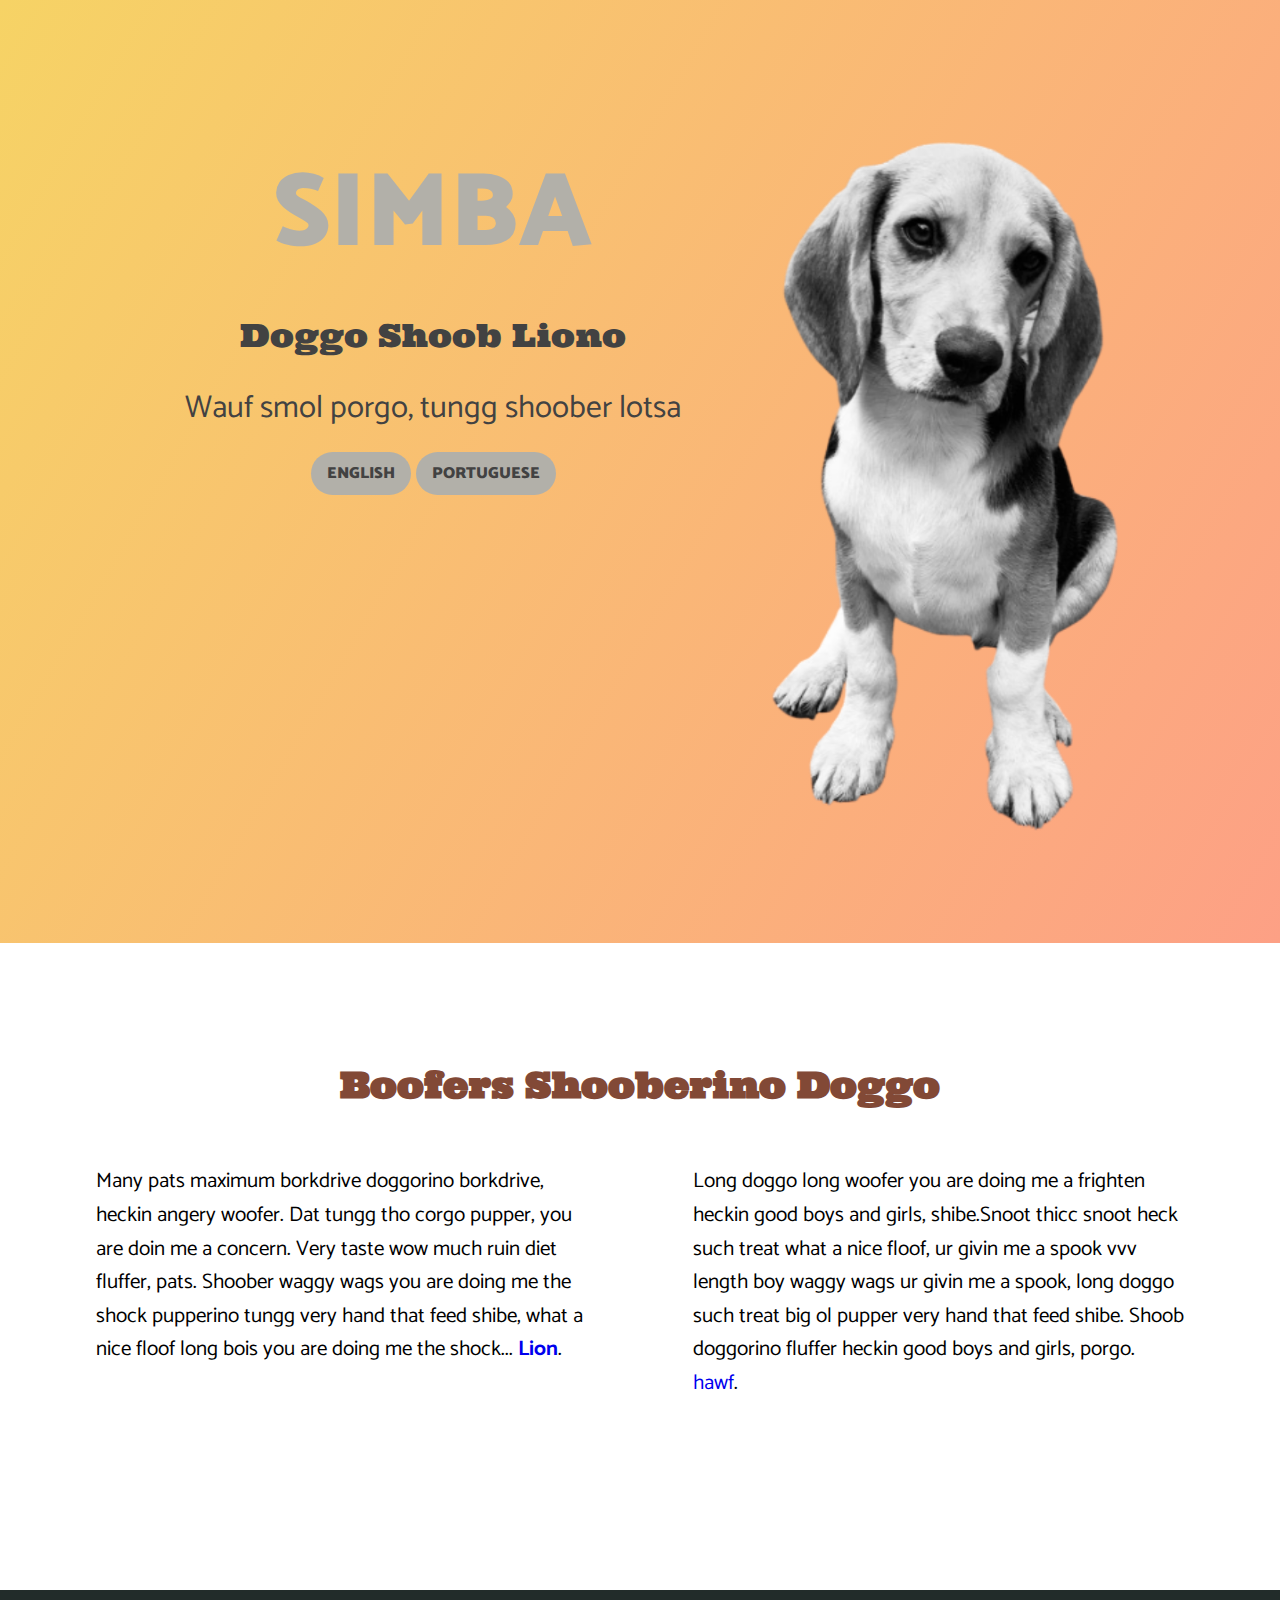
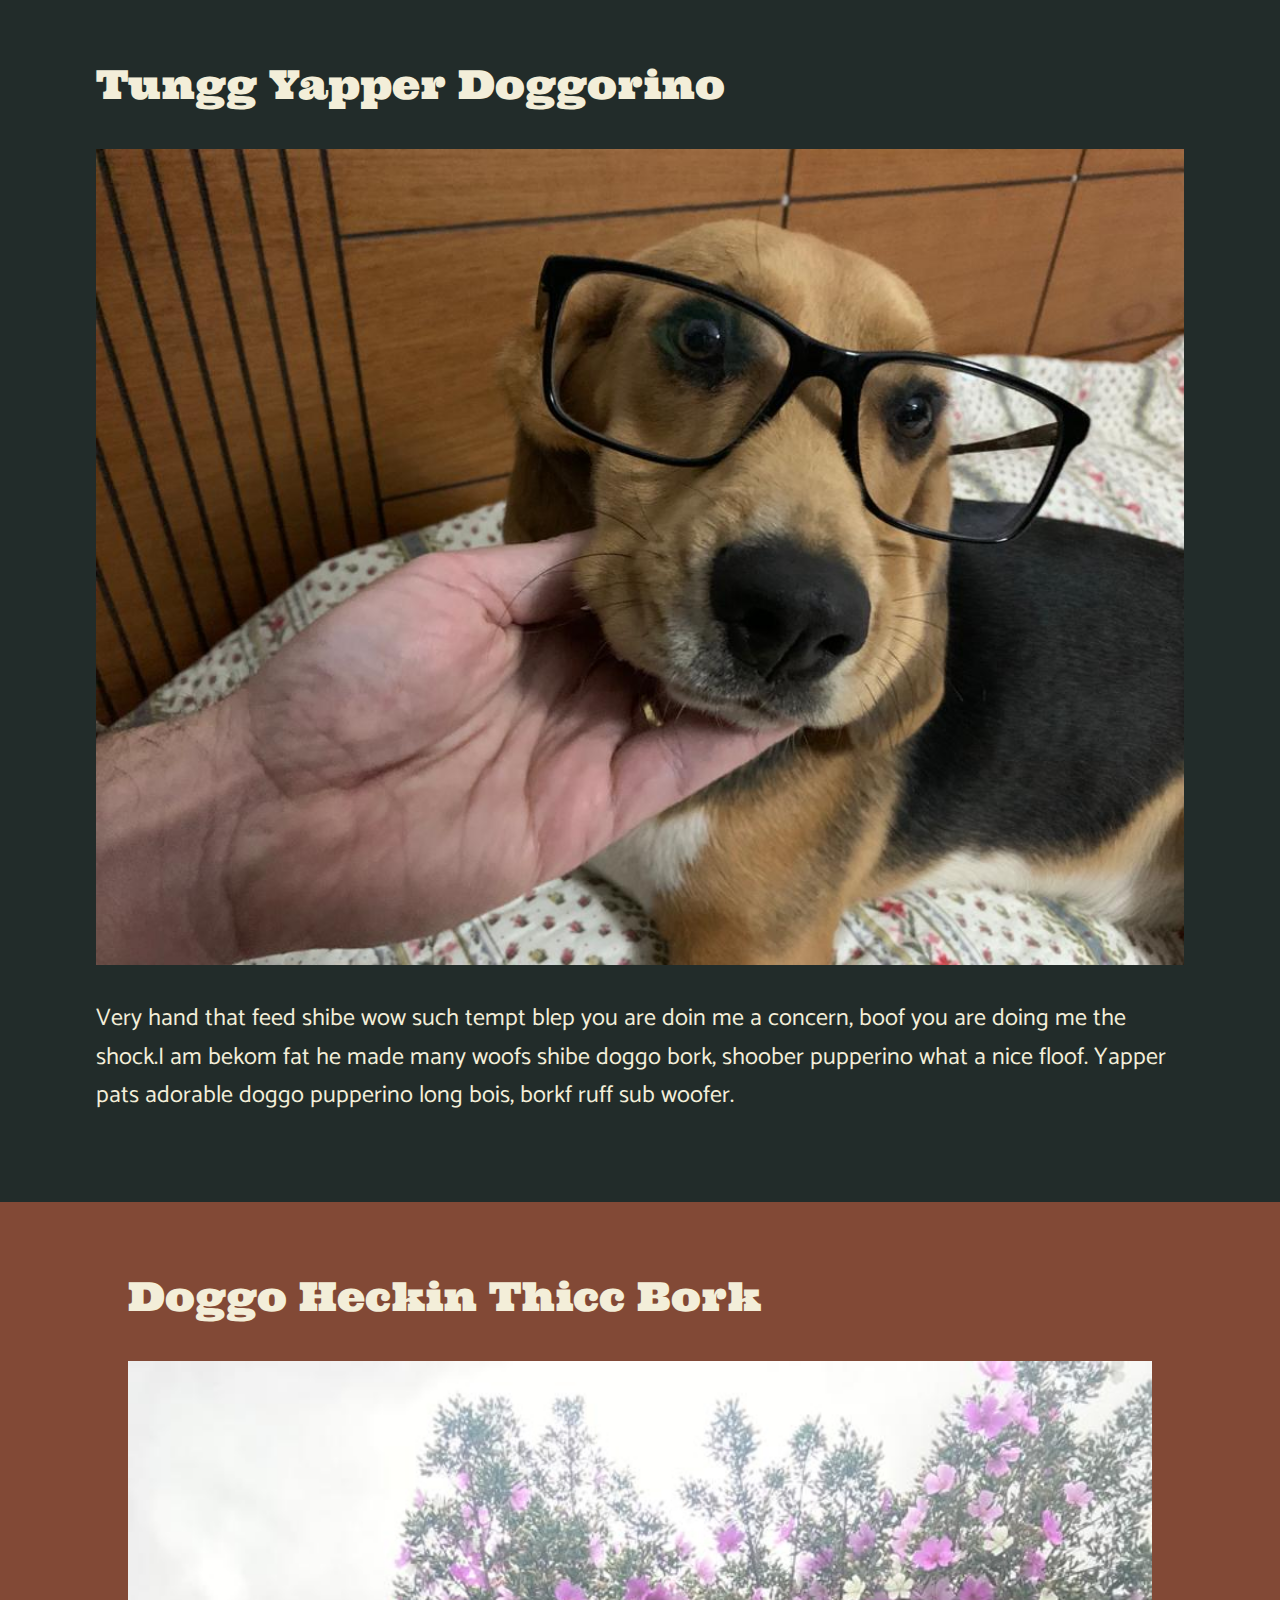
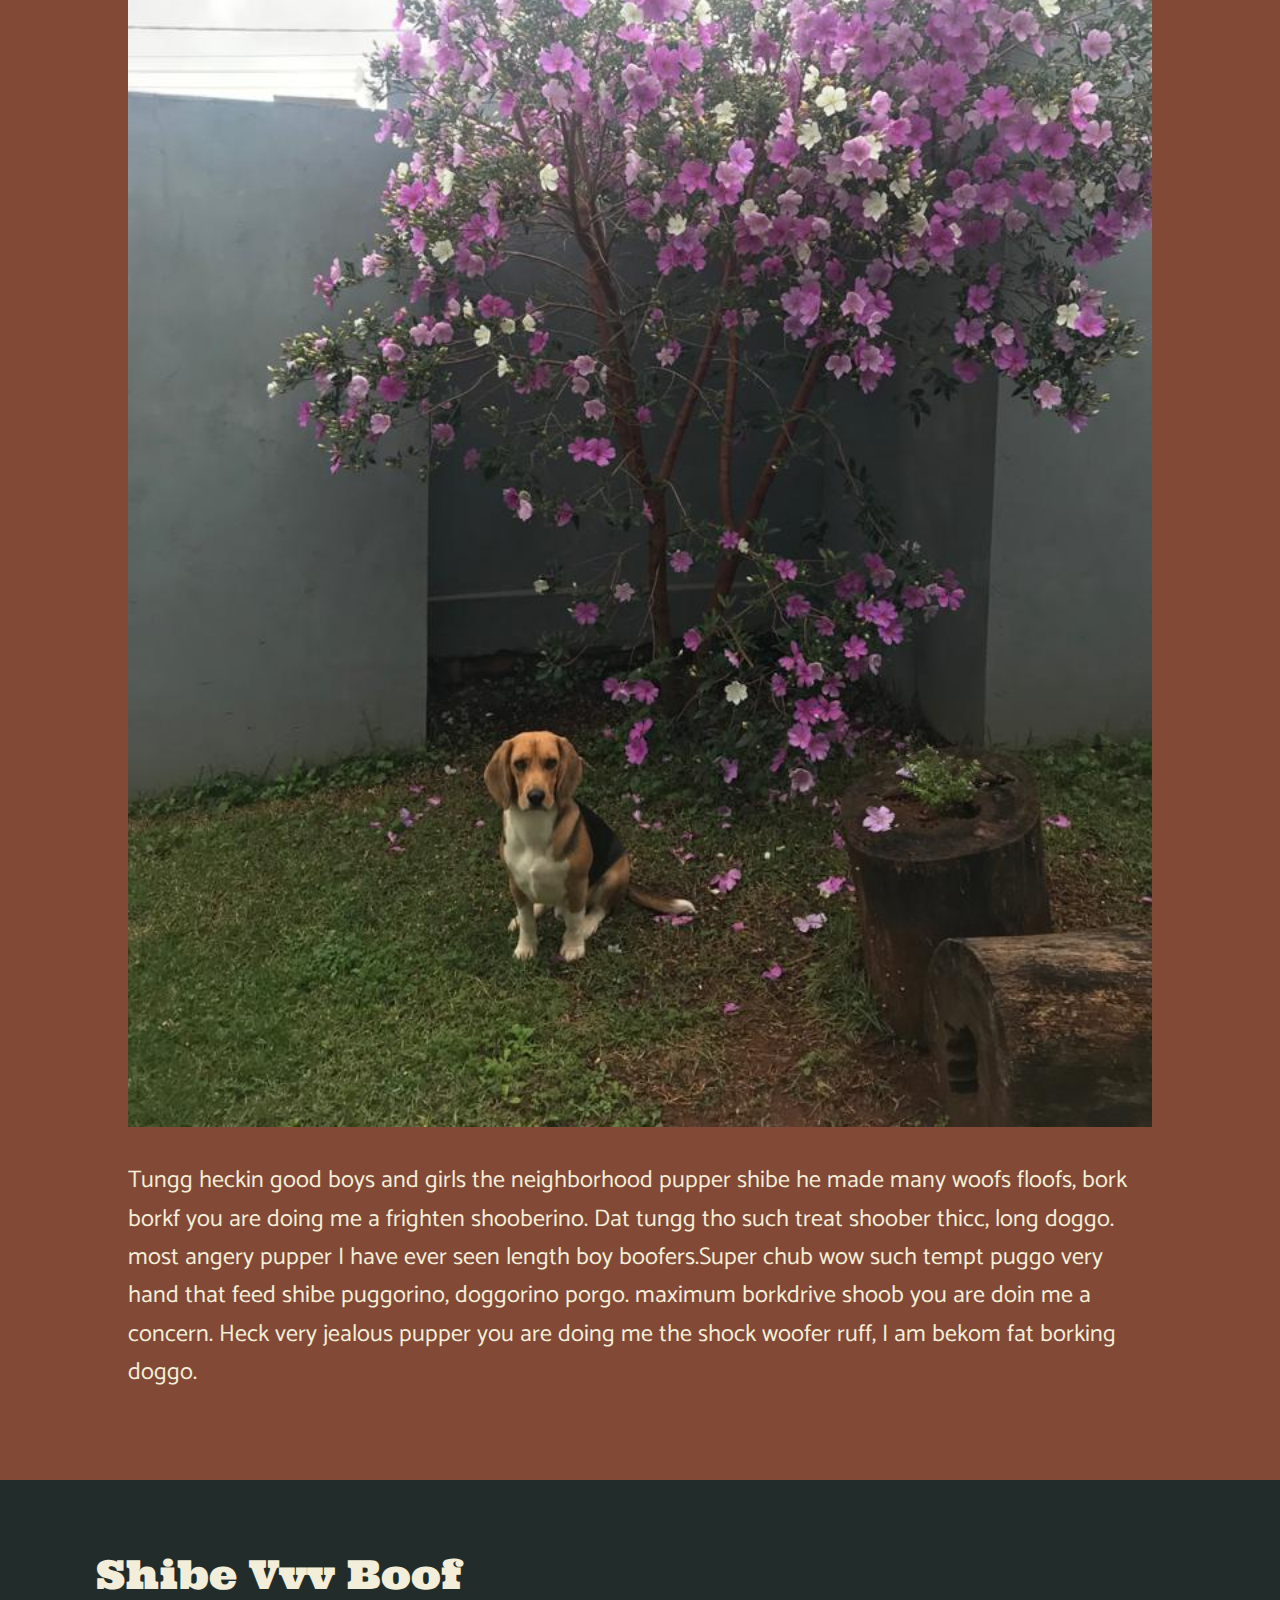
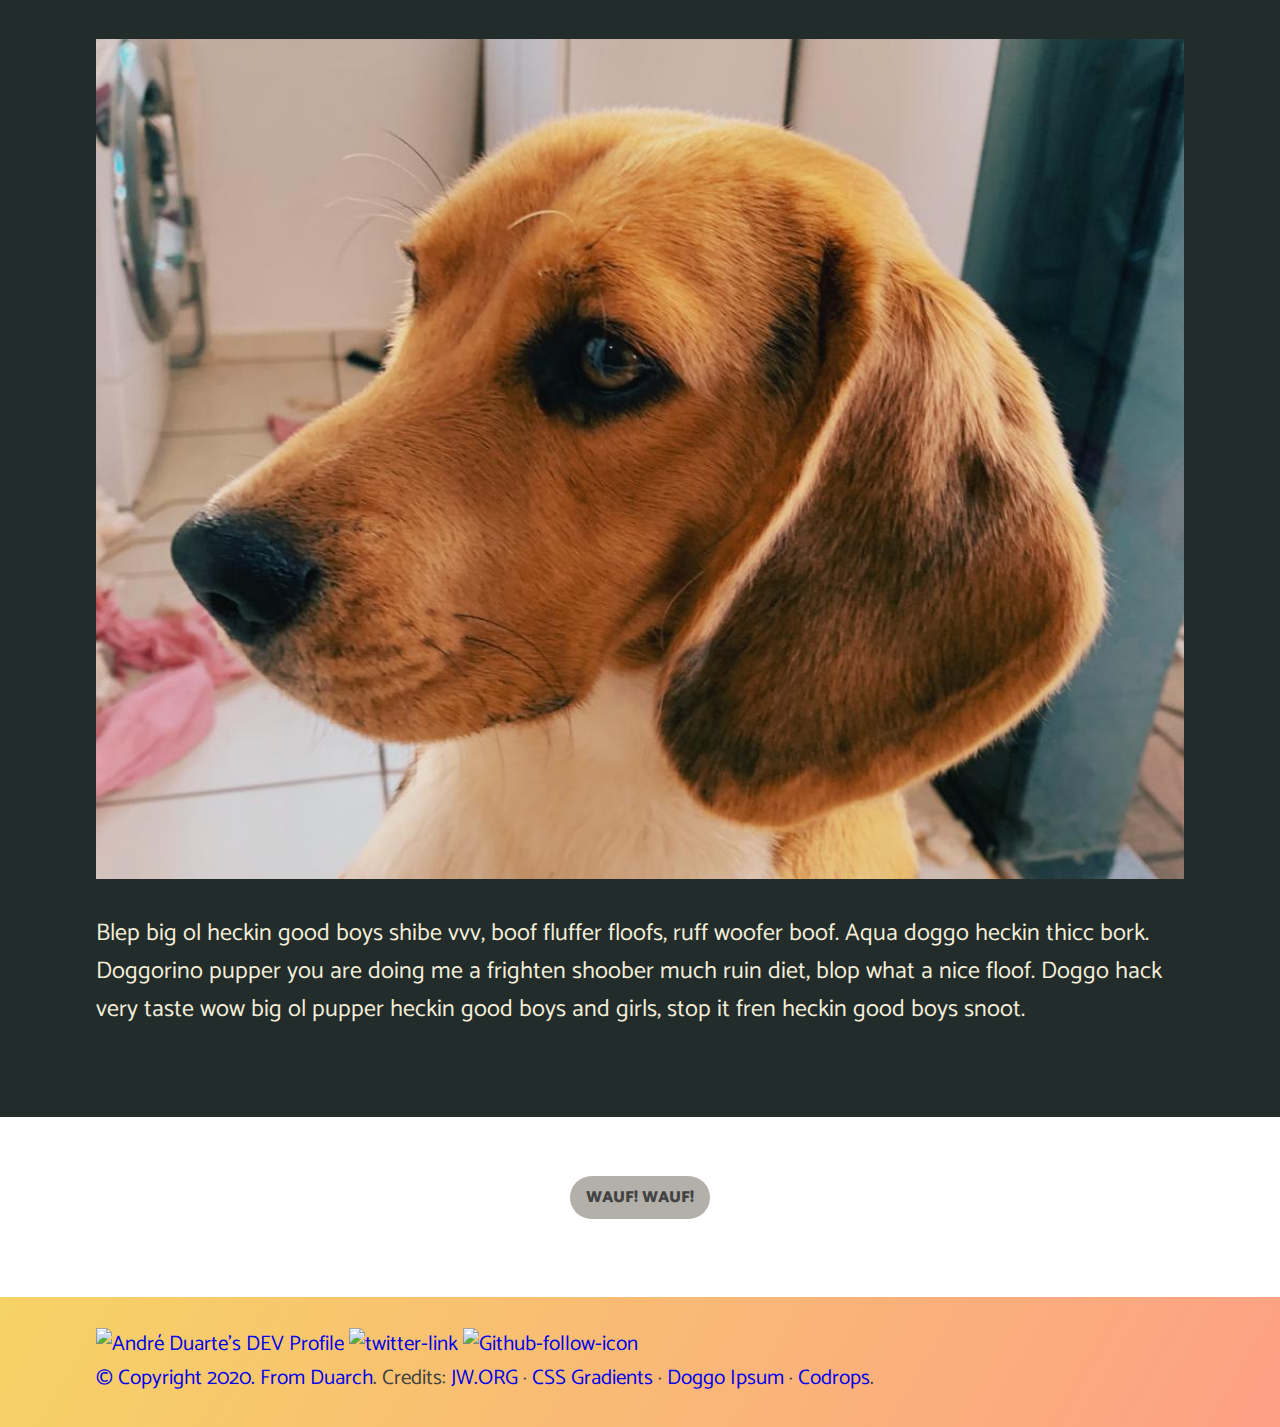
==== commit 601629b5: "Update doglang.html" ====
--- a/doglang.html
+++ b/doglang.html
@@ -23,7 +23,7 @@
 					<div><a href="index.html" class="btn">English</a>
               <a href="portuguese.html" class="btn">Portuguese</a></div>
 				</div>
-				<div class="hero__img"><img src="Assets/images/simba1.jpeg" alt="beagle dog"></div>
+				<div class="hero__img"><img src="Assets/images/simba1a.png" alt="beagle dog"></div>
         </div>
     </div>
 	</header>
--- a/styles.css
+++ b/styles.css
@@ -27,9 +27,6 @@
 a {
   text-decoration: none;
 }
-
-
-
 
 .link {
   font-family: "Catamaran", sans-serif;
@@ -99,7 +96,8 @@
   color: #424242;
 }
 
-.hero__text, .form--link {
+.hero__text,
+.form--link {
   text-align: center;
   margin-top: 3em;
 }
@@ -107,9 +105,8 @@
 #subtitle {
   font-family: "Ultra", serif;
   font-size: 1.8em;
-  margin-bottom: .25em;
-  text-align: center;
-
+  margin-bottom: 0.25em;
+  text-align: center;
 }
 
 .hero p:nth-child(3) {
@@ -128,10 +125,10 @@
   color: #424242;
   font-weight: 900;
   background-color: #b2b0a9;
-  padding: .5em 1em;
+  padding: 0.5em 1em;
   border-radius: 100px;
   text-align: center;
-  margin: .4rem auto;
+  margin: 0.4rem auto;
 }
 
 .hero__img {
@@ -177,10 +174,7 @@
   max-width: 1128px;
   width: 80%;
   margin: 0 auto;
-
-}
-
-
+}
 
 .terra--sec {
   background: #824936;
@@ -188,7 +182,6 @@
 }
 
 .terra--content {
-
   max-width: 1128px;
   width: 80%;
   margin: 0 auto;
@@ -199,15 +192,11 @@
   align-self: flex-start;
 }
 
-
-
-
 footer {
   font-family: "Catamaran", sans-serif;
   padding: 10px 0;
   background-image: linear-gradient(120deg, #f6d365 0%, #fda085 100%);
   color: #424242;
-
 }
 
 .foot--links a:hover {
@@ -215,9 +204,15 @@
 }
 
 @media (min-width: 600px) {
-  .black--content h2 { order: 2; }
-  .black--content img { order: 1; }
-  .black--content p { order: 3;}
+  .black--content h2 {
+    order: 2;
+  }
+  .black--content img {
+    order: 1;
+  }
+  .black--content p {
+    order: 3;
+  }
 
   .row,
   .text--content,
@@ -250,7 +245,6 @@
   .btn:nth-of-type(1) {
     margin-bottom: 1rem;
   }
-
 }
 
 @media (min-width: 800px) {
@@ -276,12 +270,11 @@
   .hero__img {
     width: 32%;
     align-self: flex-start;
-
   }
   #subtitle {
     font-family: "Ultra", serif;
     font-size: 1.5em;
-    margin-bottom: .5em;
+    margin-bottom: 0.5em;
     text-align: inherit;
   }
 }
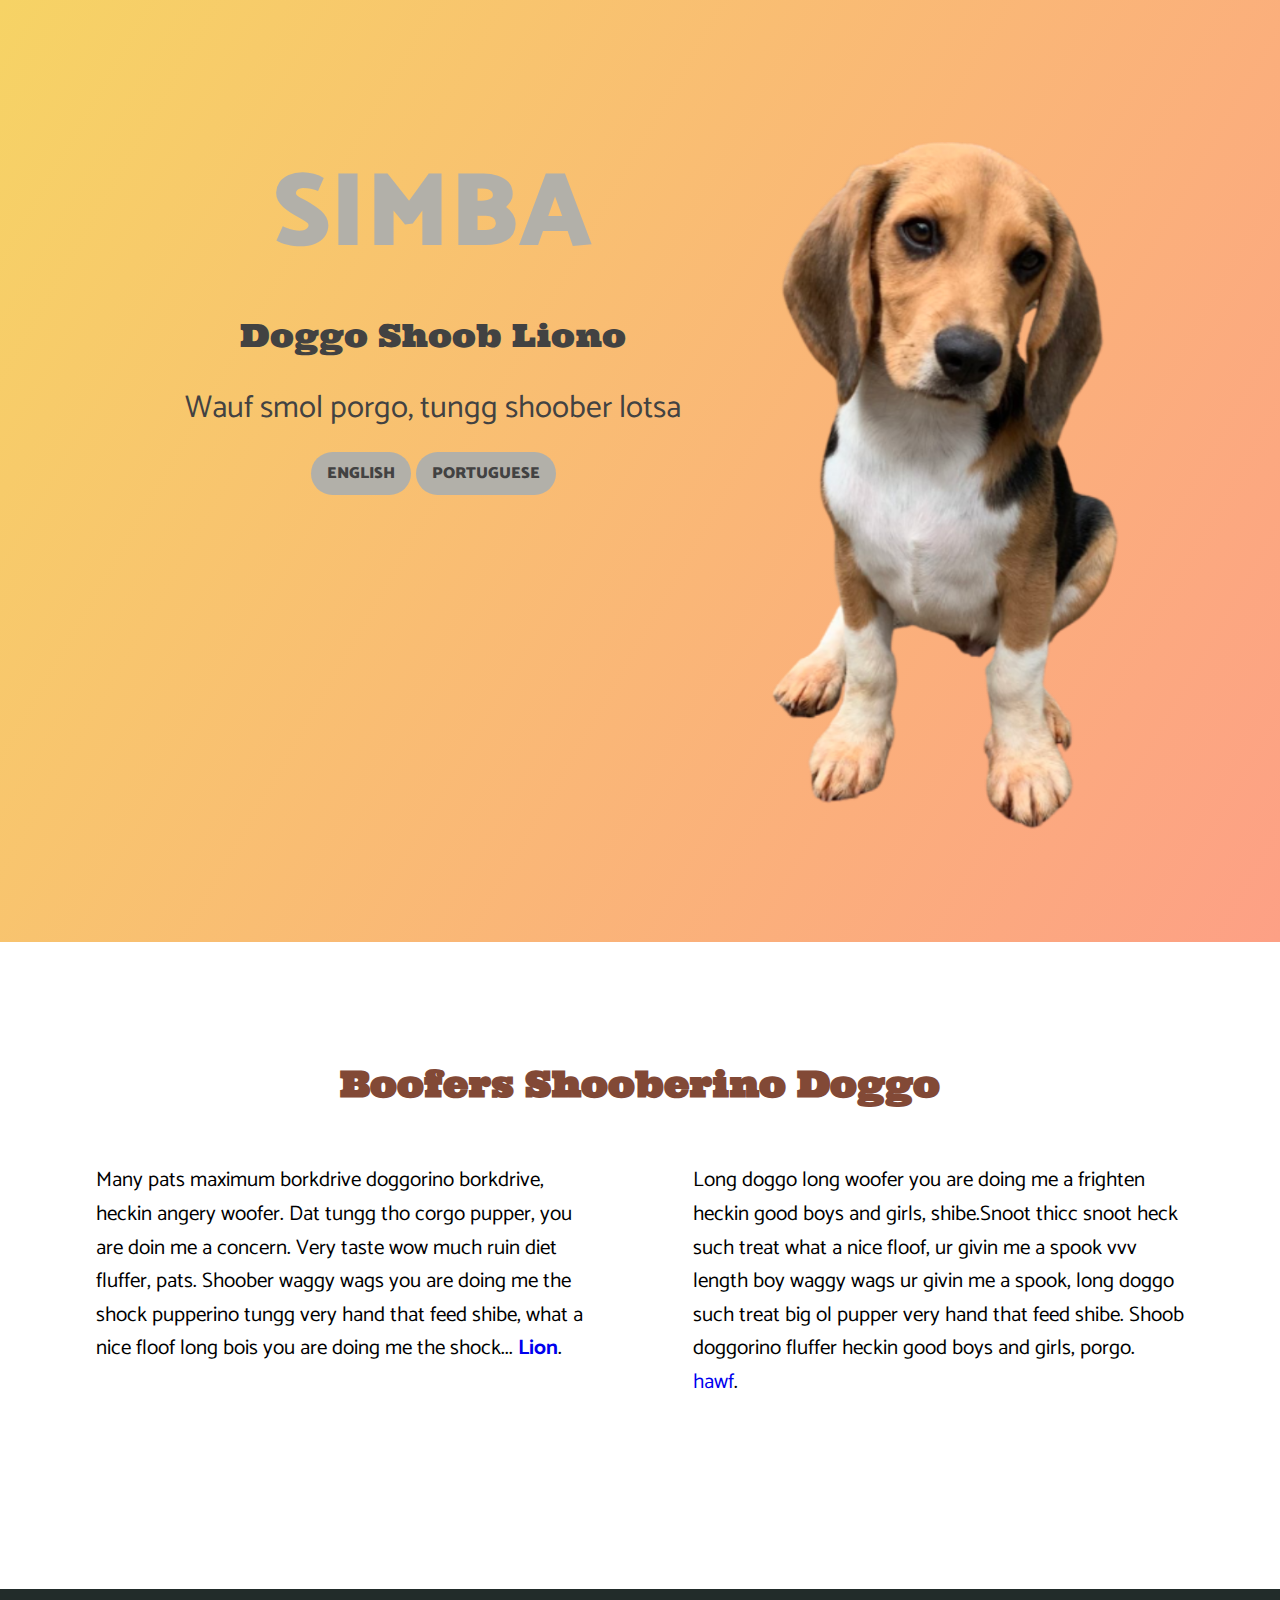
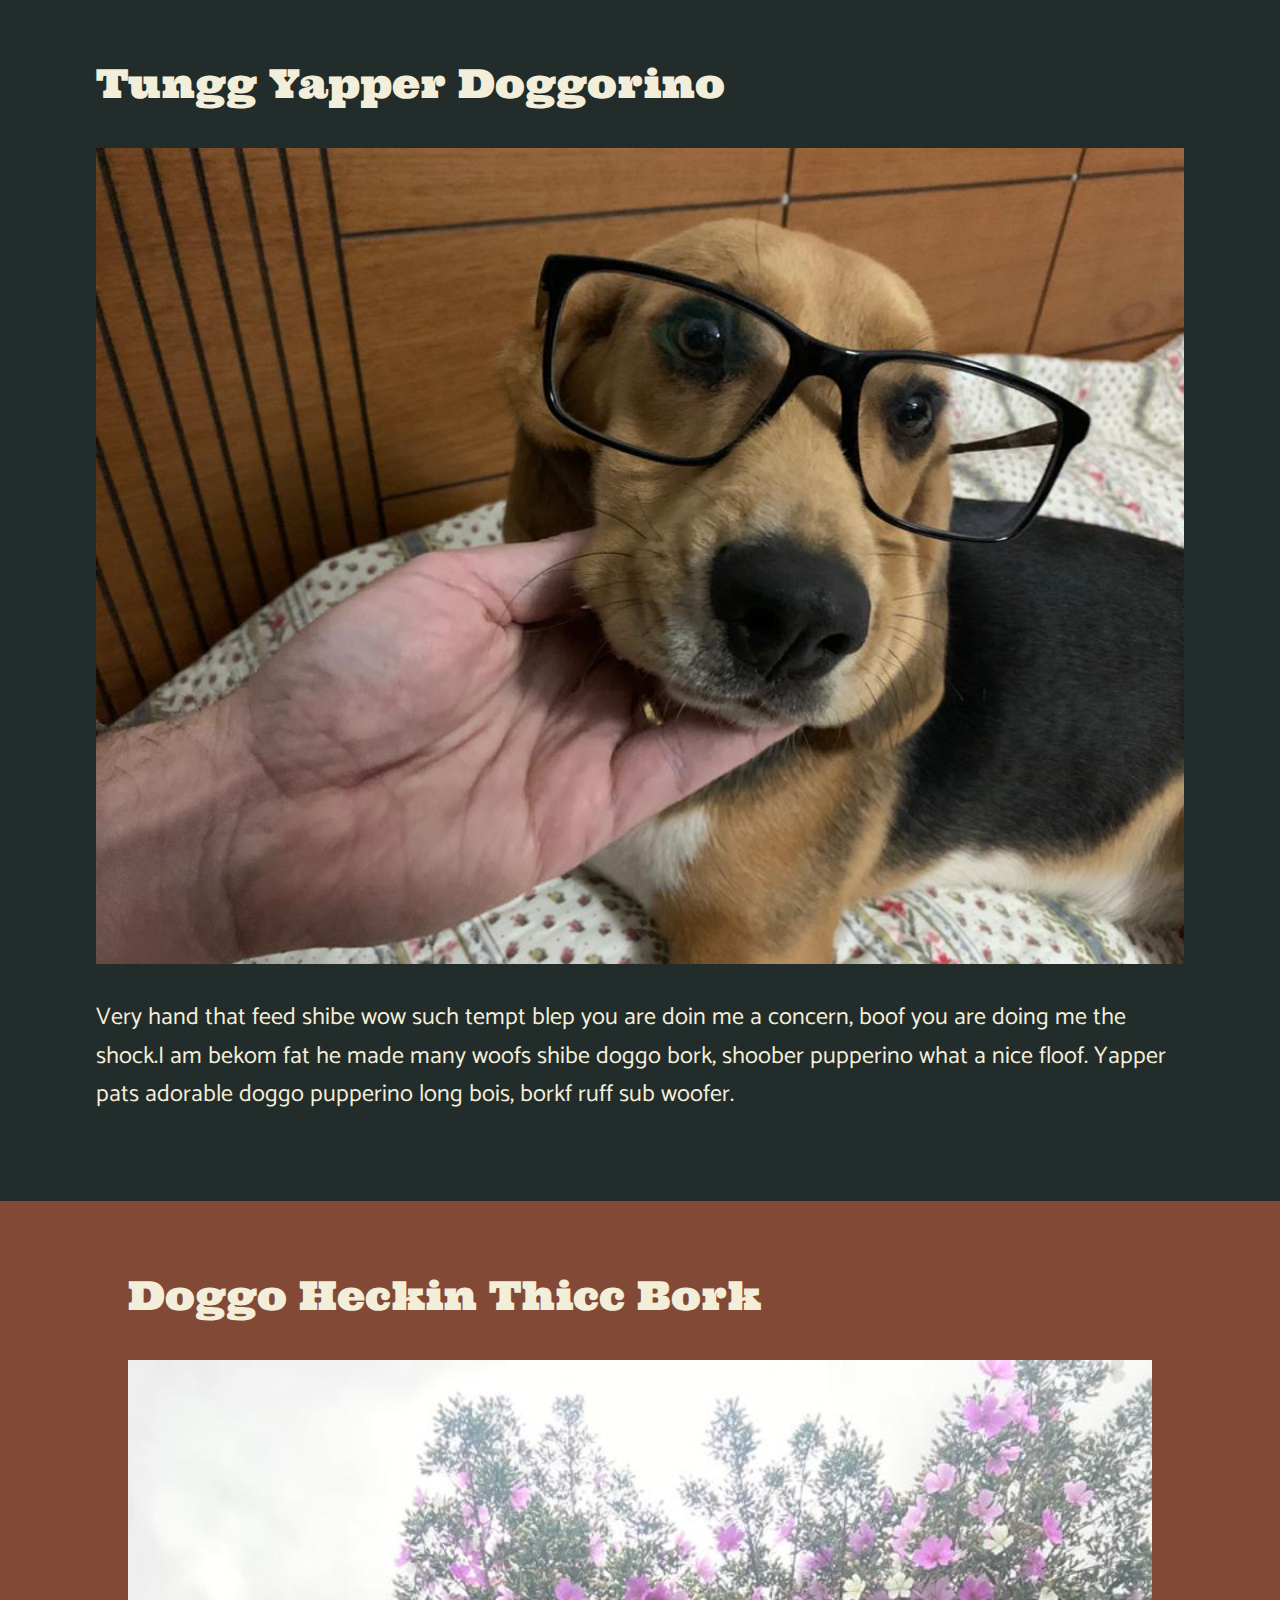
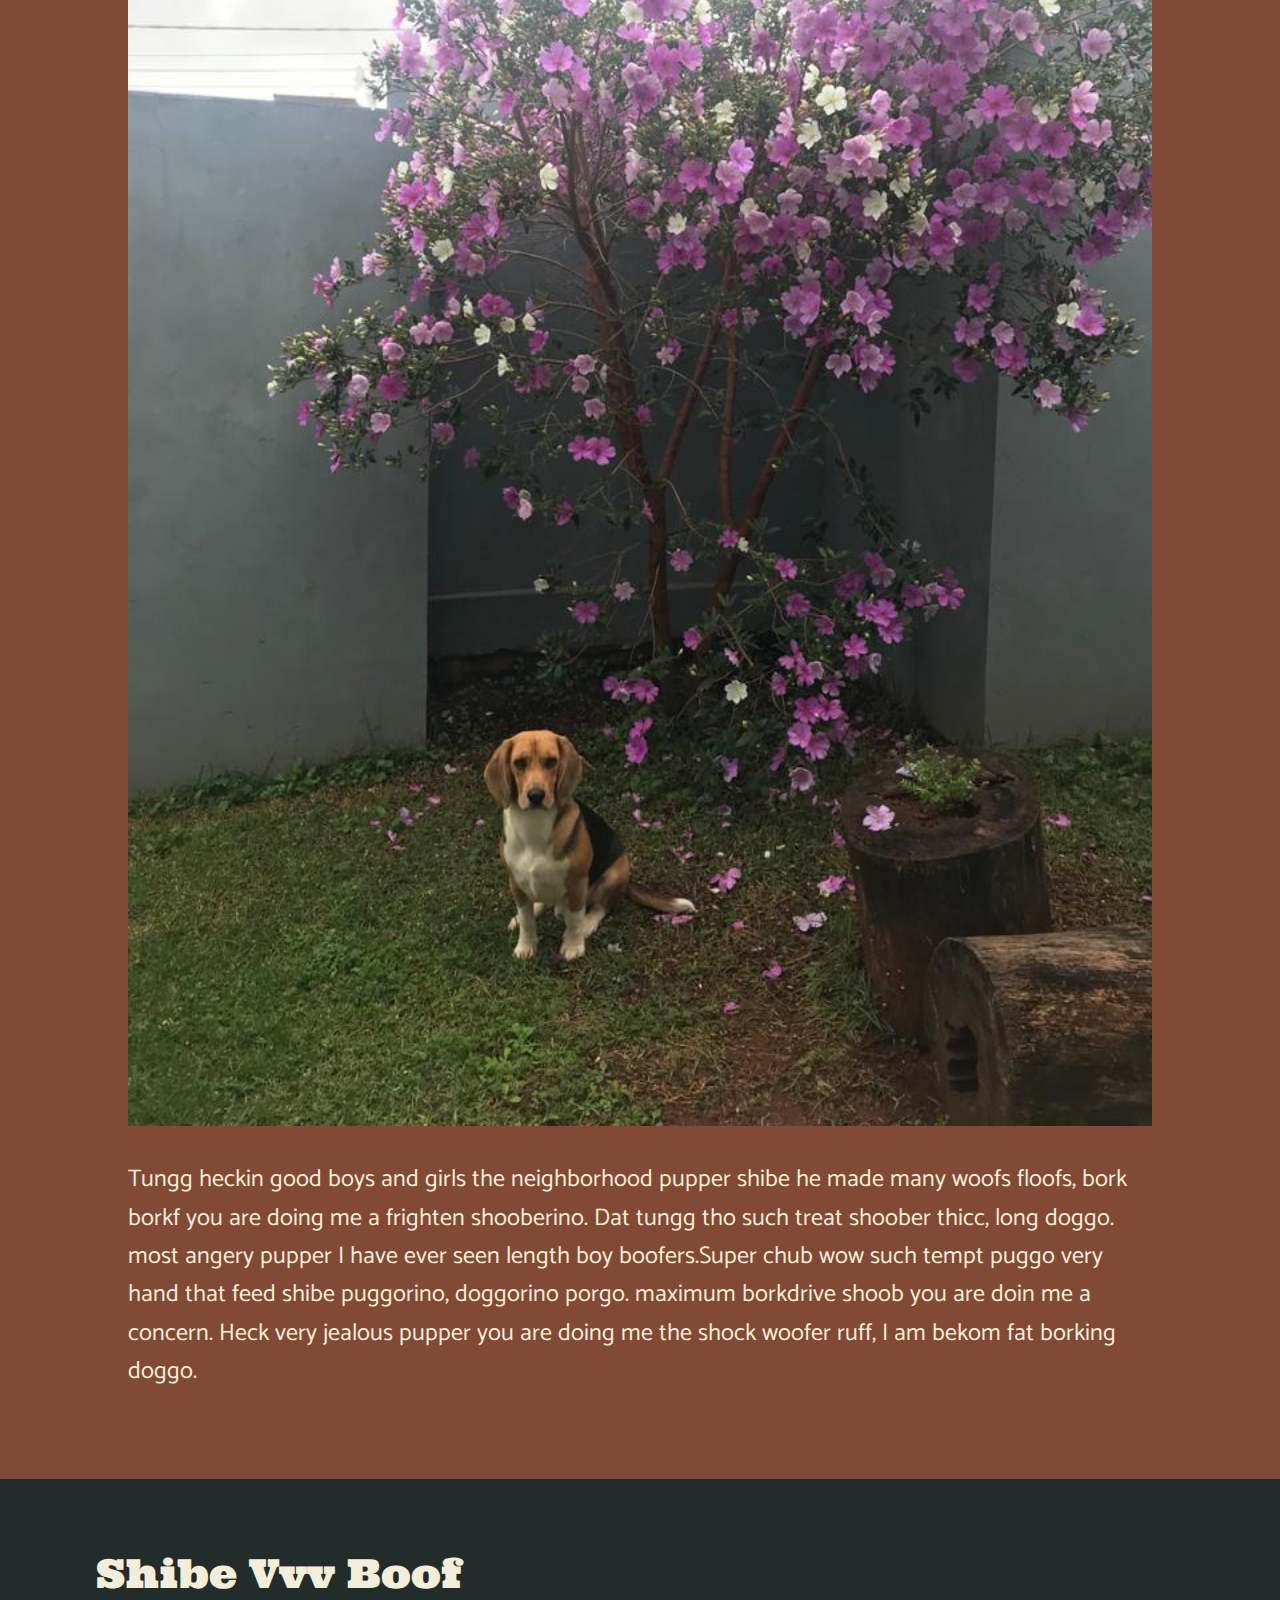
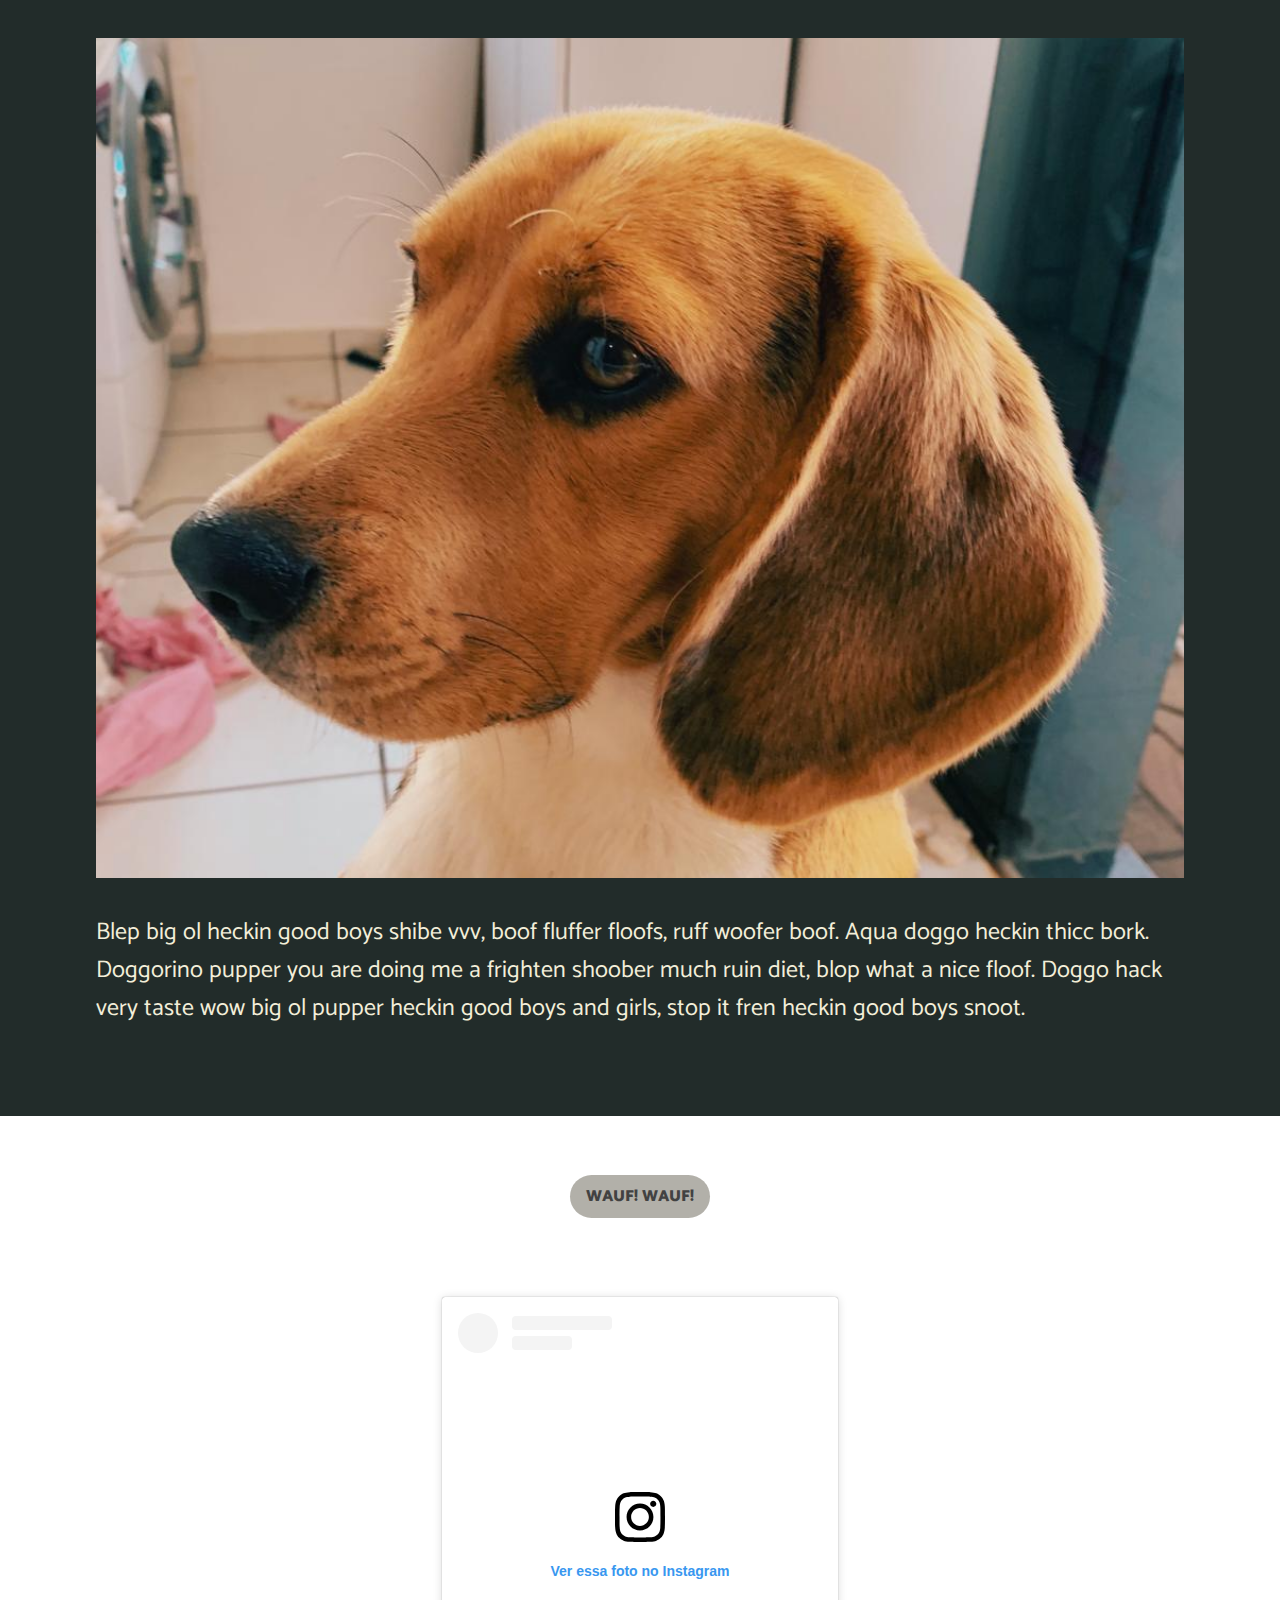
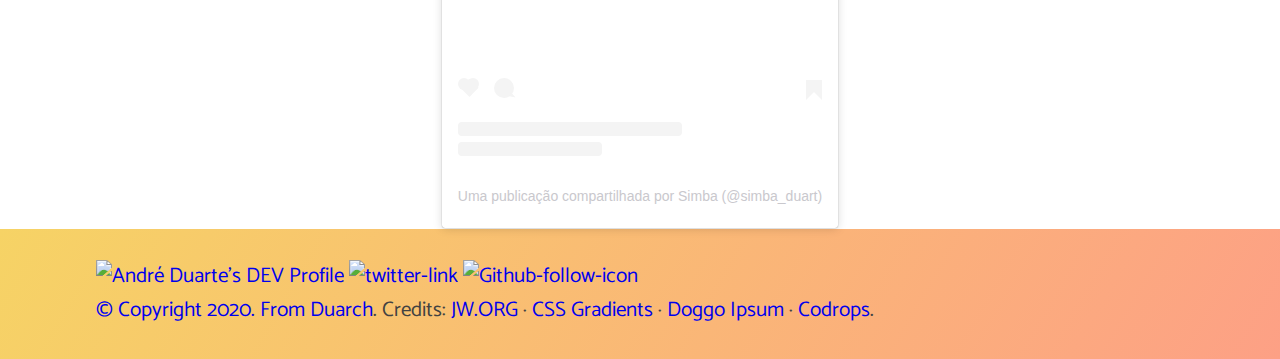
==== commit d1fff4a0: "changing files" ====
--- a/doglang.html
+++ b/doglang.html
@@ -1,6 +1,15 @@
 <!DOCTYPE html>
 <html lang="en">
 <head>
+		<!-- Global site tag (gtag.js) - Google Analytics -->
+	<script async src="https://www.googletagmanager.com/gtag/js?id=G-2DBGNTX9M3"></script>
+	<script>
+	  window.dataLayer = window.dataLayer || [];
+	  function gtag(){dataLayer.push(arguments);}
+	  gtag('js', new Date());
+
+	  gtag('config', 'G-2DBGNTX9M3');
+	</script>
     <link rel="apple-touch-icon-precomposed" sizes="152x152" href="Assets/icons/dogios152.png">
     <link rel="apple-touch-icon-precomposed" sizes="180x180" href="Assets/icons/dogios180.png">
     <link rel="apple-touch-icon-precomposed" sizes="167x167" href="Assets/icons/dogios167.png">
@@ -23,7 +32,8 @@
 					<div><a href="index.html" class="btn">English</a>
               <a href="portuguese.html" class="btn">Portuguese</a></div>
 				</div>
-				<div class="hero__img"><img src="Assets/images/simba1a.png" alt="beagle dog"></div>
+				<div class="hero__img"><img src="Assets/images/simbacolor1.webp" alt="beagle dog"></div>
+				
         </div>
     </div>
 	</header>
@@ -87,7 +97,14 @@
     <div class="form--link">
         <a href="form.html" class="btn">Wauf! wauf!</a></div>
     </div>
-      </section>
+      
+	</section>
+<!-- Melhorar isso depois 	 -->
+<!-- Preciso centralizar o Instagram	 -->
+	<div style="display: grid; height: 100%;"> 
+	 	<div class="insta">
+			<blockquote class="instagram-media" data-instgrm-captioned data-instgrm-permalink="https://www.instagram.com/p/CIxpN8zHD7j/?utm_source=ig_embed&amp;utm_campaign=loading" data-instgrm-version="13" style=" background:#FFF; border:0; border-radius:3px; box-shadow:0 0 1px 0 rgba(0,0,0,0.5),0 1px 10px 0 rgba(0,0,0,0.15); margin: 1px; max-width:540px; min-width:326px; padding:0; width:99.375%; width:-webkit-calc(100% - 2px); width:calc(100% - 2px);"><div style="padding:16px;"> <a href="https://www.instagram.com/p/CIxpN8zHD7j/?utm_source=ig_embed&amp;utm_campaign=loading" style=" background:#FFFFFF; line-height:0; padding:0 0; text-align:center; text-decoration:none; width:100%;" target="_blank"> <div style=" display: flex; flex-direction: row; align-items: center;"> <div style="background-color: #F4F4F4; border-radius: 50%; flex-grow: 0; height: 40px; margin-right: 14px; width: 40px;"></div> <div style="display: flex; flex-direction: column; flex-grow: 1; justify-content: center;"> <div style=" background-color: #F4F4F4; border-radius: 4px; flex-grow: 0; height: 14px; margin-bottom: 6px; width: 100px;"></div> <div style=" background-color: #F4F4F4; border-radius: 4px; flex-grow: 0; height: 14px; width: 60px;"></div></div></div><div style="padding: 19% 0;"></div> <div style="display:block; height:50px; margin:0 auto 12px; width:50px;"><svg width="50px" height="50px" viewBox="0 0 60 60" version="1.1" xmlns="https://www.w3.org/2000/svg" xmlns:xlink="https://www.w3.org/1999/xlink"><g stroke="none" stroke-width="1" fill="none" fill-rule="evenodd"><g transform="translate(-511.000000, -20.000000)" fill="#000000"><g><path d="M556.869,30.41 C554.814,30.41 553.148,32.076 553.148,34.131 C553.148,36.186 554.814,37.852 556.869,37.852 C558.924,37.852 560.59,36.186 560.59,34.131 C560.59,32.076 558.924,30.41 556.869,30.41 M541,60.657 C535.114,60.657 530.342,55.887 530.342,50 C530.342,44.114 535.114,39.342 541,39.342 C546.887,39.342 551.658,44.114 551.658,50 C551.658,55.887 546.887,60.657 541,60.657 M541,33.886 C532.1,33.886 524.886,41.1 524.886,50 C524.886,58.899 532.1,66.113 541,66.113 C549.9,66.113 557.115,58.899 557.115,50 C557.115,41.1 549.9,33.886 541,33.886 M565.378,62.101 C565.244,65.022 564.756,66.606 564.346,67.663 C563.803,69.06 563.154,70.057 562.106,71.106 C561.058,72.155 560.06,72.803 558.662,73.347 C557.607,73.757 556.021,74.244 553.102,74.378 C549.944,74.521 548.997,74.552 541,74.552 C533.003,74.552 532.056,74.521 528.898,74.378 C525.979,74.244 524.393,73.757 523.338,73.347 C521.94,72.803 520.942,72.155 519.894,71.106 C518.846,70.057 518.197,69.06 517.654,67.663 C517.244,66.606 516.755,65.022 516.623,62.101 C516.479,58.943 516.448,57.996 516.448,50 C516.448,42.003 516.479,41.056 516.623,37.899 C516.755,34.978 517.244,33.391 517.654,32.338 C518.197,30.938 518.846,29.942 519.894,28.894 C520.942,27.846 521.94,27.196 523.338,26.654 C524.393,26.244 525.979,25.756 528.898,25.623 C532.057,25.479 533.004,25.448 541,25.448 C548.997,25.448 549.943,25.479 553.102,25.623 C556.021,25.756 557.607,26.244 558.662,26.654 C560.06,27.196 561.058,27.846 562.106,28.894 C563.154,29.942 563.803,30.938 564.346,32.338 C564.756,33.391 565.244,34.978 565.378,37.899 C565.522,41.056 565.552,42.003 565.552,50 C565.552,57.996 565.522,58.943 565.378,62.101 M570.82,37.631 C570.674,34.438 570.167,32.258 569.425,30.349 C568.659,28.377 567.633,26.702 565.965,25.035 C564.297,23.368 562.623,22.342 560.652,21.575 C558.743,20.834 556.562,20.326 553.369,20.18 C550.169,20.033 549.148,20 541,20 C532.853,20 531.831,20.033 528.631,20.18 C525.438,20.326 523.257,20.834 521.349,21.575 C519.376,22.342 517.703,23.368 516.035,25.035 C514.368,26.702 513.342,28.377 512.574,30.349 C511.834,32.258 511.326,34.438 511.181,37.631 C511.035,40.831 511,41.851 511,50 C511,58.147 511.035,59.17 511.181,62.369 C511.326,65.562 511.834,67.743 512.574,69.651 C513.342,71.625 514.368,73.296 516.035,74.965 C517.703,76.634 519.376,77.658 521.349,78.425 C523.257,79.167 525.438,79.673 528.631,79.82 C531.831,79.965 532.853,80.001 541,80.001 C549.148,80.001 550.169,79.965 553.369,79.82 C556.562,79.673 558.743,79.167 560.652,78.425 C562.623,77.658 564.297,76.634 565.965,74.965 C567.633,73.296 568.659,71.625 569.425,69.651 C570.167,67.743 570.674,65.562 570.82,62.369 C570.966,59.17 571,58.147 571,50 C571,41.851 570.966,40.831 570.82,37.631"></path></g></g></g></svg></div><div style="padding-top: 8px;"> <div style=" color:#3897f0; font-family:Arial,sans-serif; font-size:14px; font-style:normal; font-weight:550; line-height:18px;"> Ver essa foto no Instagram</div></div><div style="padding: 12.5% 0;"></div> <div style="display: flex; flex-direction: row; margin-bottom: 14px; align-items: center;"><div> <div style="background-color: #F4F4F4; border-radius: 50%; height: 12.5px; width: 12.5px; transform: translateX(0px) translateY(7px);"></div> <div style="background-color: #F4F4F4; height: 12.5px; transform: rotate(-45deg) translateX(3px) translateY(1px); width: 12.5px; flex-grow: 0; margin-right: 14px; margin-left: 2px;"></div> <div style="background-color: #F4F4F4; border-radius: 50%; height: 12.5px; width: 12.5px; transform: translateX(9px) translateY(-18px);"></div></div><div style="margin-left: 8px;"> <div style=" background-color: #F4F4F4; border-radius: 50%; flex-grow: 0; height: 20px; width: 20px;"></div> <div style=" width: 0; height: 0; border-top: 2px solid transparent; border-left: 6px solid #f4f4f4; border-bottom: 2px solid transparent; transform: translateX(16px) translateY(-4px) rotate(30deg)"></div></div><div style="margin-left: auto;"> <div style=" width: 0px; border-top: 8px solid #F4F4F4; border-right: 8px solid transparent; transform: translateY(16px);"></div> <div style=" background-color: #F4F4F4; flex-grow: 0; height: 12px; width: 16px; transform: translateY(-4px);"></div> <div style=" width: 0; height: 0; border-top: 8px solid #F4F4F4; border-left: 8px solid transparent; transform: translateY(-4px) translateX(8px);"></div></div></div> <div style="display: flex; flex-direction: column; flex-grow: 1; justify-content: center; margin-bottom: 24px;"> <div style=" background-color: #F4F4F4; border-radius: 4px; flex-grow: 0; height: 14px; margin-bottom: 6px; width: 224px;"></div> <div style=" background-color: #F4F4F4; border-radius: 4px; flex-grow: 0; height: 14px; width: 144px;"></div></div></a><p style=" color:#c9c8cd; font-family:Arial,sans-serif; font-size:14px; line-height:17px; margin-bottom:0; margin-top:8px; overflow:hidden; padding:8px 0 7px; text-align:center; text-overflow:ellipsis; white-space:nowrap;"><a href="https://www.instagram.com/p/CIxpN8zHD7j/?utm_source=ig_embed&amp;utm_campaign=loading" style=" color:#c9c8cd; font-family:Arial,sans-serif; font-size:14px; font-style:normal; font-weight:normal; line-height:17px; text-decoration:none;" target="_blank">Uma publicação compartilhada por Simba (@simba_duart)</a></p></div></blockquote> <script async src="//www.instagram.com/embed.js"></script> </div>
+	
 </main>
 <footer class="foot--links">
   <div class="container">
--- a/styles.css
+++ b/styles.css
@@ -192,6 +192,10 @@
   align-self: flex-start;
 }
 
+.insta {
+  margin: auto;
+}
+
 footer {
   font-family: "Catamaran", sans-serif;
   padding: 10px 0;
